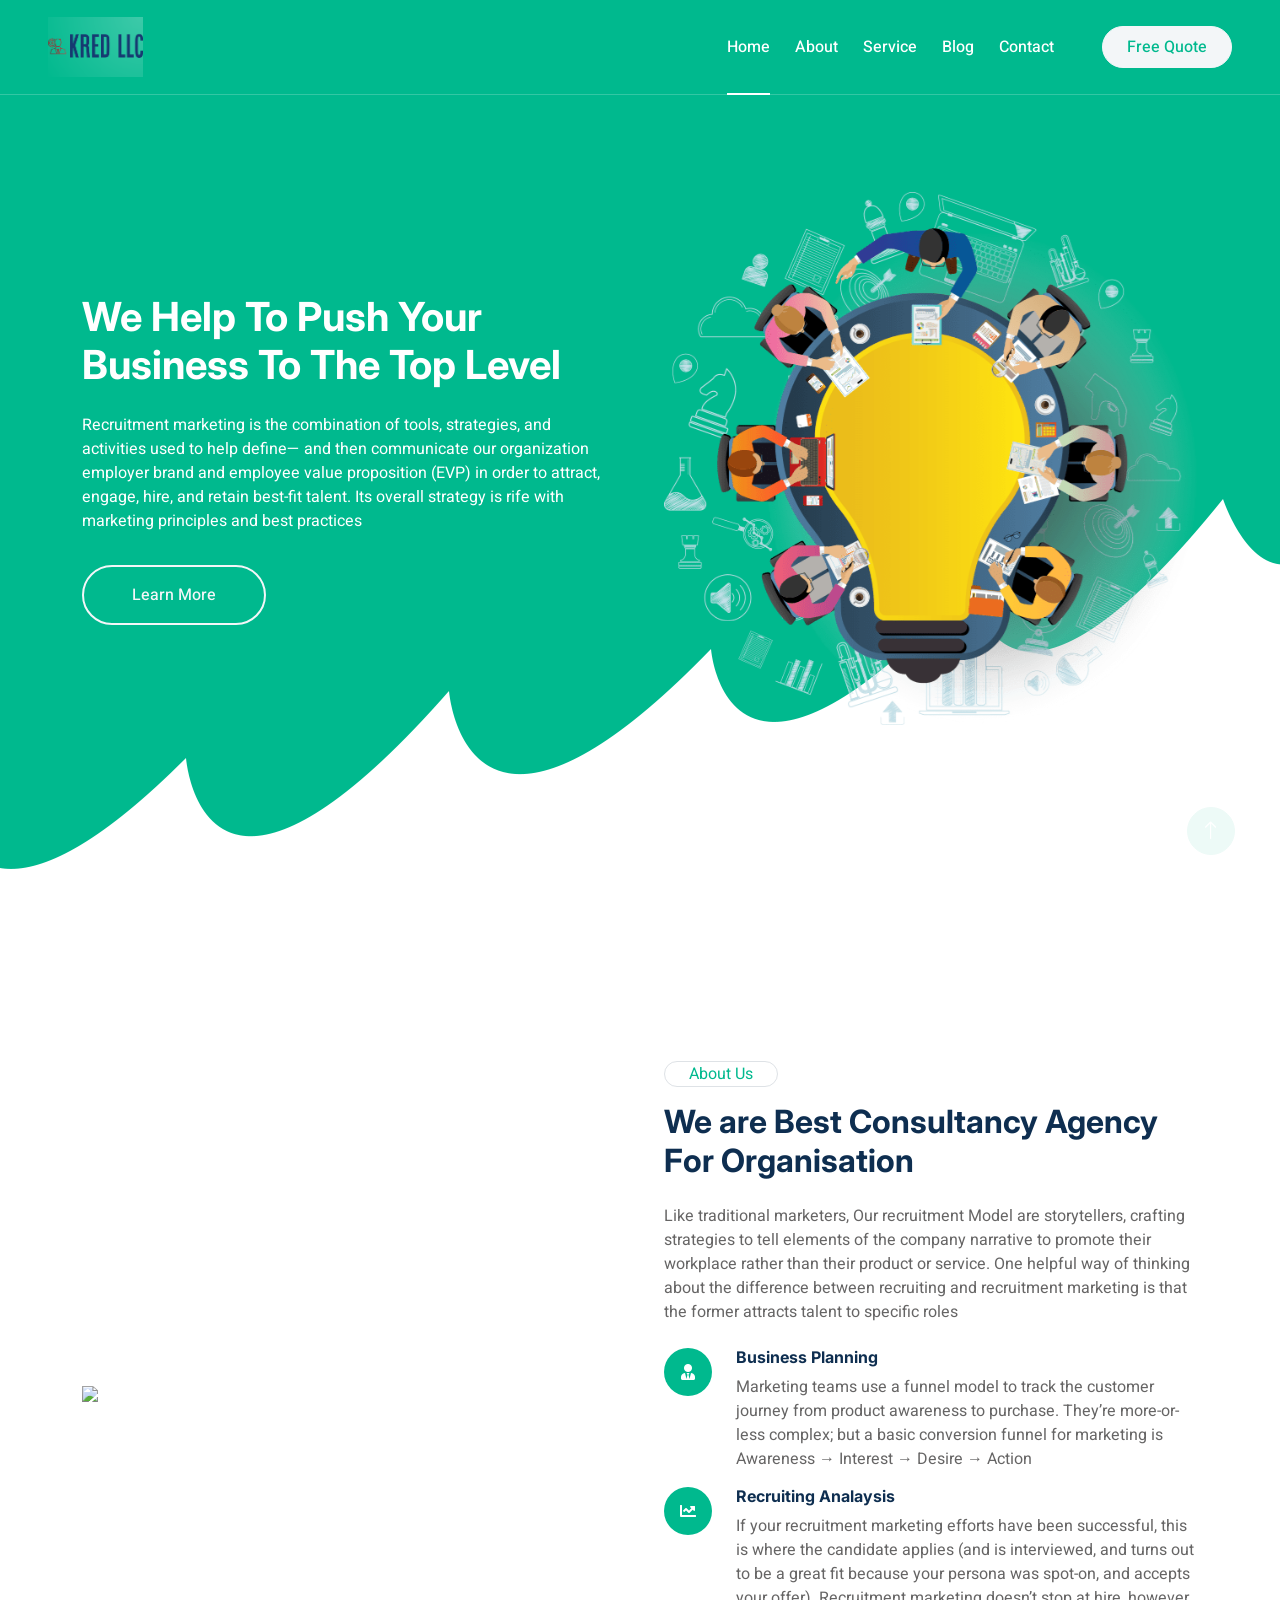
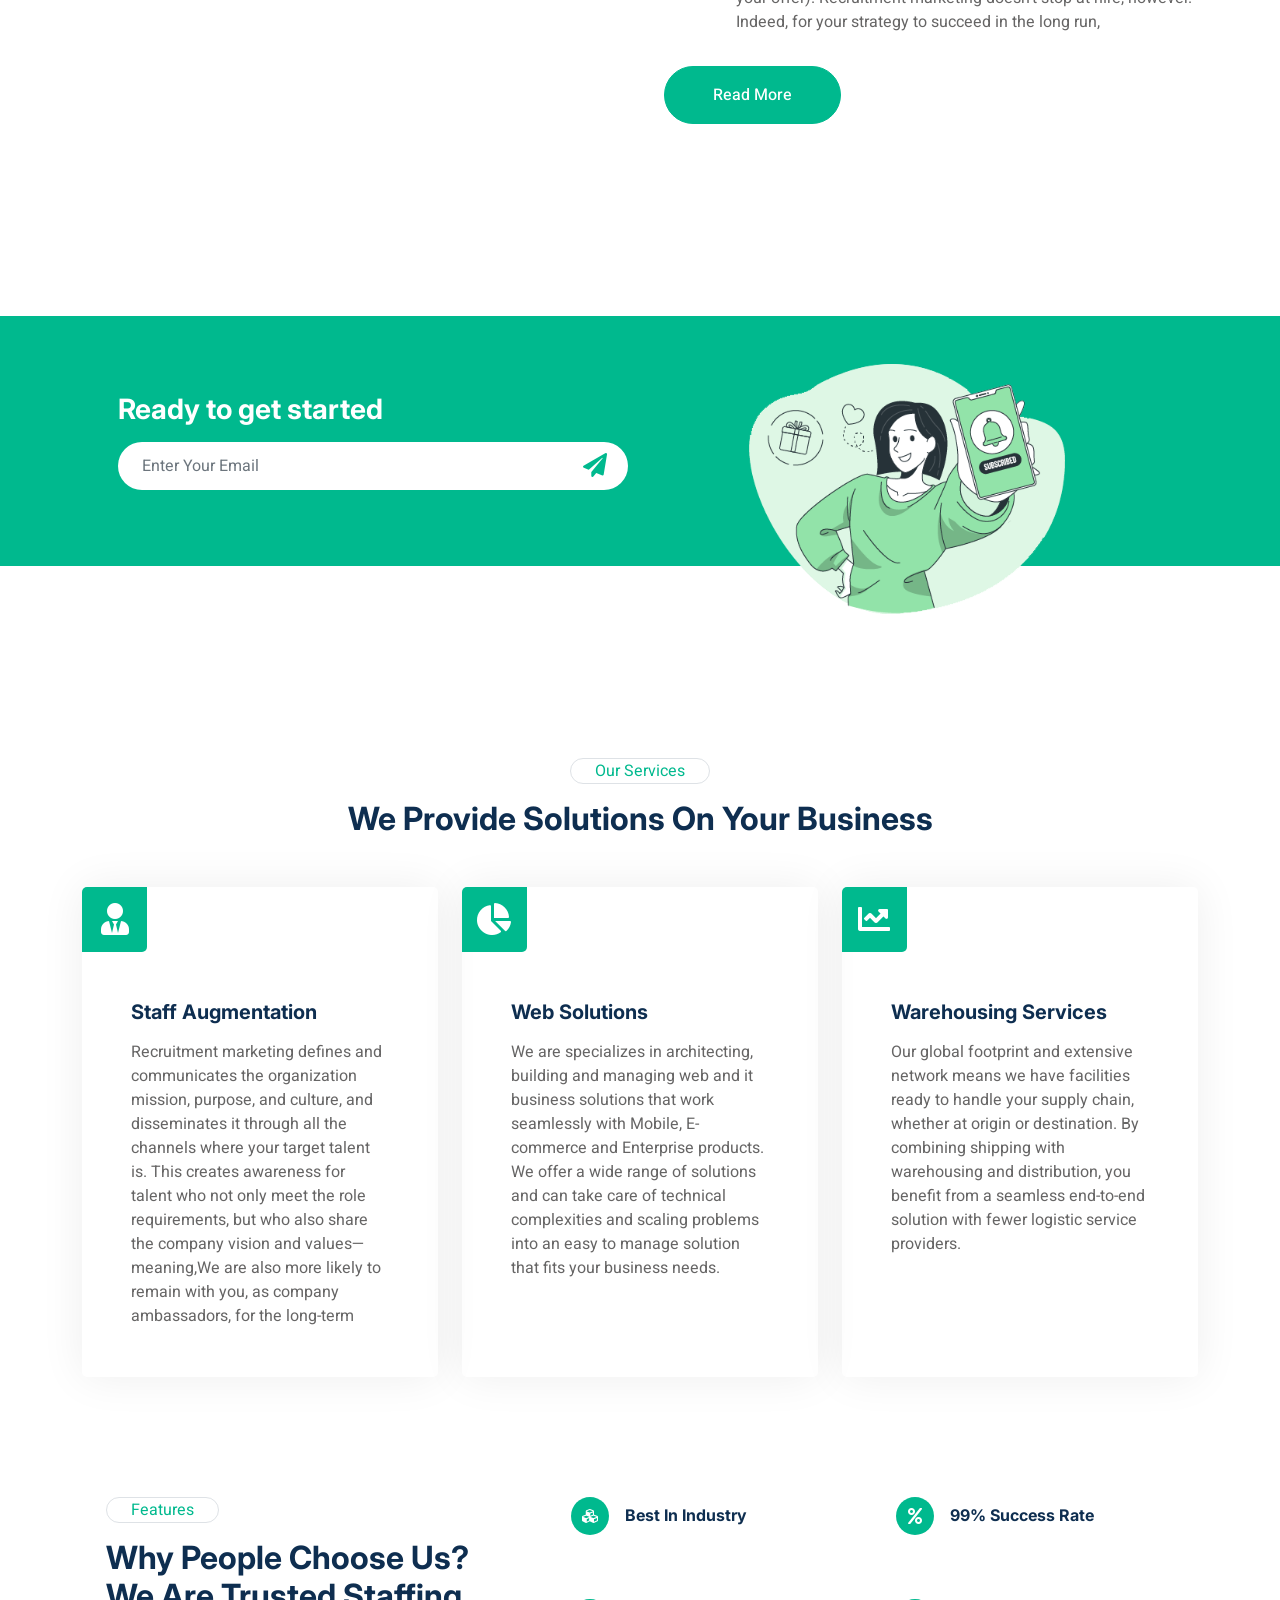
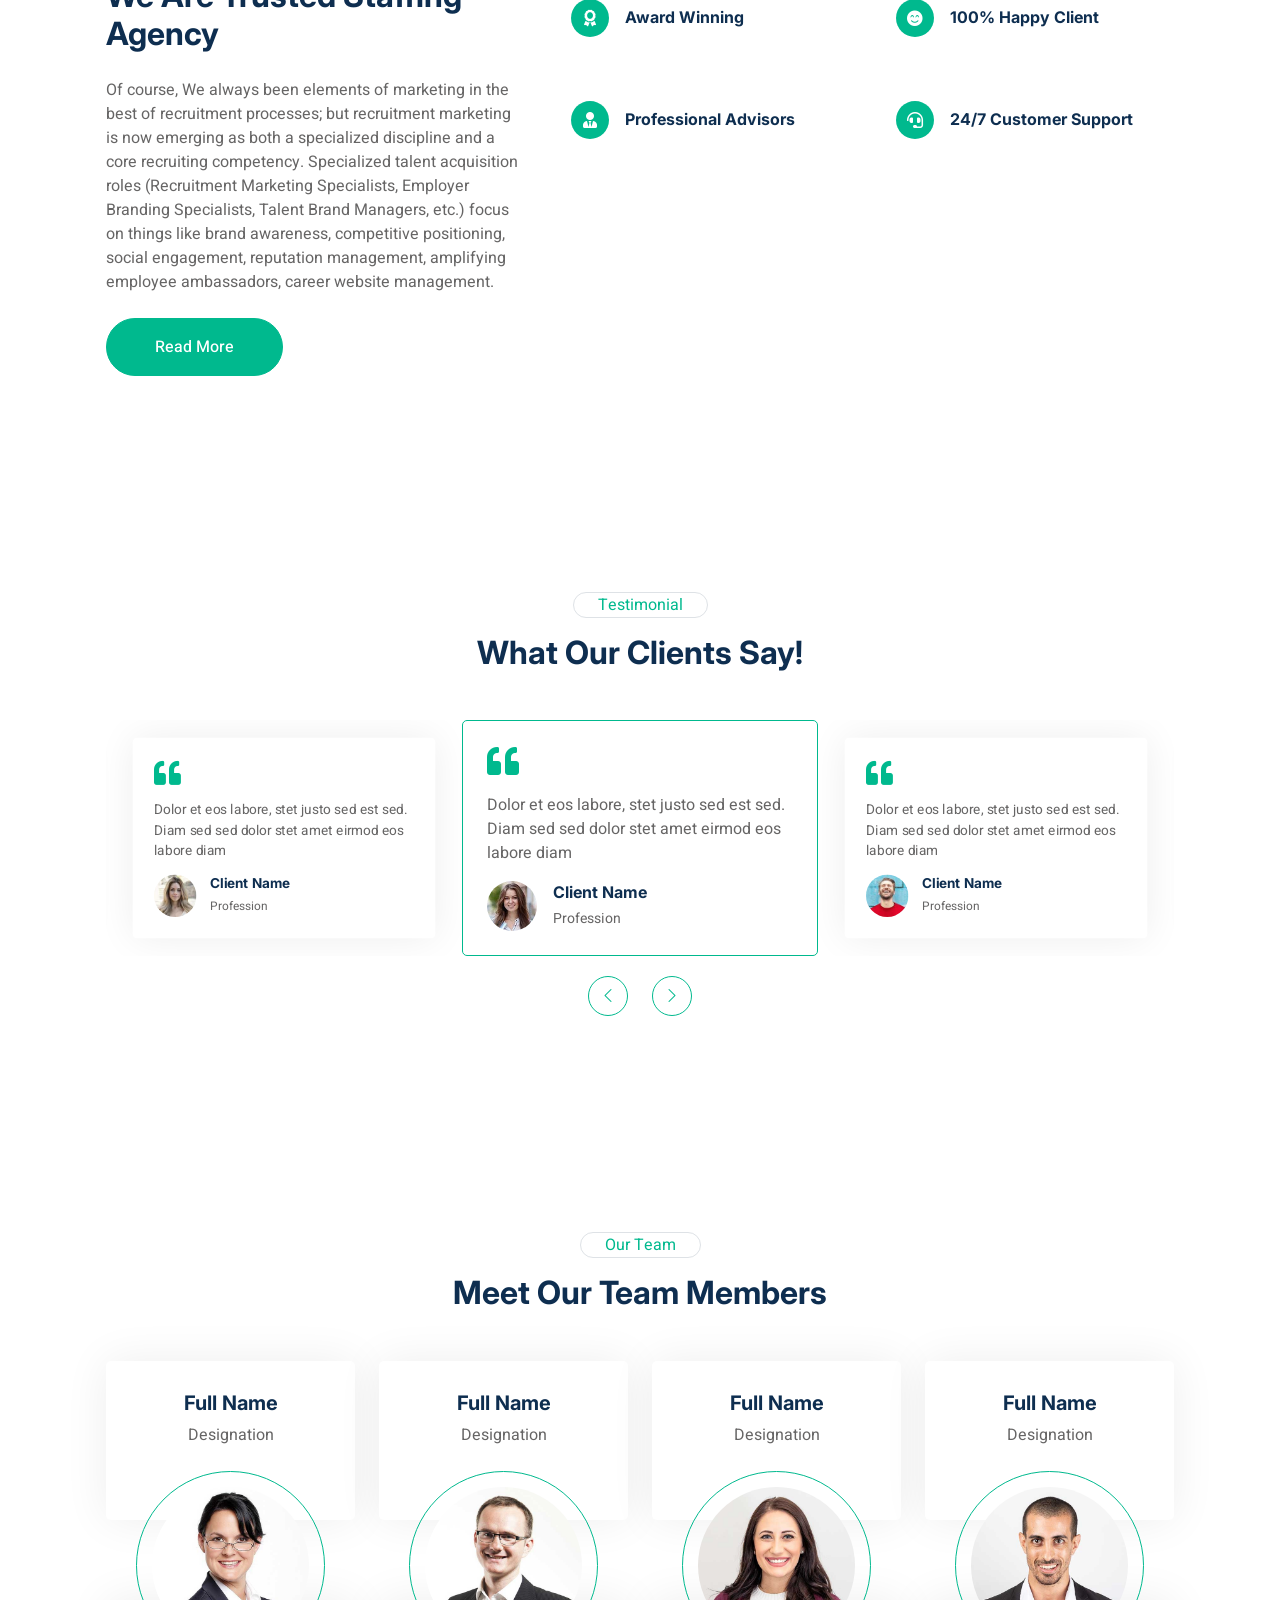
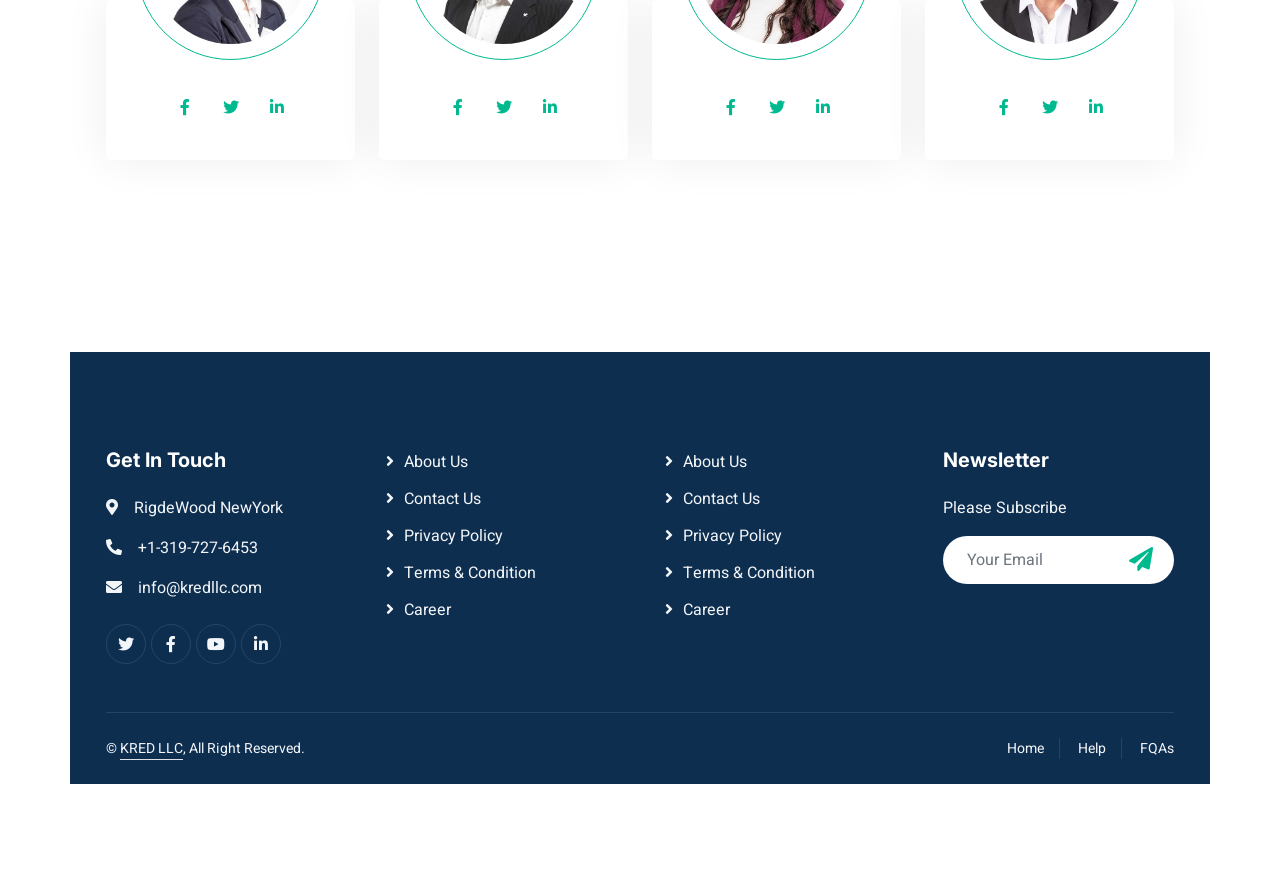
==== index.html @ 6d4a4a3c "first" ====
<!DOCTYPE html>
<html lang="en">
  <head>
    <meta charset="utf-8" />
    <title>KRED LLC</title>
    <meta content="width=device-width, initial-scale=1.0" name="viewport" />
    <meta content="" name="keywords" />
    <meta content="" name="description" />

    <!-- Favicon -->
    <link href="img/kred-ico.png" rel="icon" />

    <!-- Google Web Fonts -->
    <link rel="preconnect" href="https://fonts.googleapis.com" />
    <link rel="preconnect" href="https://fonts.gstatic.com" crossorigin />
    <link
      href="https://fonts.googleapis.com/css2?family=Heebo:wght@400;500;600&family=Inter:wght@700;800&display=swap"
      rel="stylesheet"
    />

    <!-- Icon Font Stylesheet -->
    <link
      href="https://cdnjs.cloudflare.com/ajax/libs/font-awesome/5.10.0/css/all.min.css"
      rel="stylesheet"
    />
    <link
      href="https://cdn.jsdelivr.net/npm/bootstrap-icons@1.4.1/font/bootstrap-icons.css"
      rel="stylesheet"
    />

    <!-- Libraries Stylesheet -->
    <link href="lib/animate/animate.min.css" rel="stylesheet" />
    <link href="lib/owlcarousel/assets/owl.carousel.min.css" rel="stylesheet" />

    <!-- Customized Bootstrap Stylesheet -->
    <link href="css/bootstrap.min.css" rel="stylesheet" />

    <!-- Template Stylesheet -->
    <link href="css/style.css" rel="stylesheet" />
  </head>

  <body>
    <div class="container-xxl bg-white p-0">
      <!-- Spinner Start -->
      <div
        id="spinner"
        class="show bg-white position-fixed translate-middle w-100 vh-100 top-50 start-50 d-flex align-items-center justify-content-center"
      >
        <div
          class="spinner-border text-primary"
          style="width: 3rem; height: 3rem"
          role="status"
        >
          <span class="sr-only">Loading...</span>
        </div>
      </div>
      <!-- Spinner End -->

      <!-- Navbar & Hero Start -->
      <div class="container-xxl position-relative p-0">
        <nav
          class="navbar navbar-expand-lg navbar-light px-4 px-lg-5 py-3 py-lg-0"
        >
          <a href="index.html" class="navbar-brand p-0">
            <h1 class="m-0"></h1>
            <img src="img/logo.PNG" alt="Logo" />
          </a>
          <button
            class="navbar-toggler"
            type="button"
            data-bs-toggle="collapse"
            data-bs-target="#navbarCollapse"
          >
            <span class="fa fa-bars"></span>
          </button>
          <div class="collapse navbar-collapse" id="navbarCollapse">
            <div class="navbar-nav ms-auto py-0">
              <a href="index.html" class="nav-item nav-link active">Home</a>
              <a href="about.html" class="nav-item nav-link">About</a>
              <a href="service.html" class="nav-item nav-link">Service</a>
              <a href="blog.html" class="nav-item nav-link">Blog</a>

              <!--<div class="nav-item dropdown">
                            <a href="#" class="nav-link dropdown-toggle" data-bs-toggle="dropdown"></a>
                            <div class="dropdown-menu m-0">
                                <a href="feature.html" class="dropdown-item">Features</a>
                                <a href="team.html" class="dropdown-item">Our Team</a>
                                <a href="testimonial.html" class="dropdown-item">Testimonial</a>
                            </div>
                        </div>-->
              <a href="contact.html" class="nav-item nav-link">Contact</a>
            </div>
            <a
              href=""
              class="btn btn-light rounded-pill text-primary py-2 px-4 ms-lg-5"
              >Free Quote</a
            >
          </div>
        </nav>

        <div class="container-xxl bg-primary hero-header">
          <div class="container">
            <div class="row g-5 align-items-center">
              <div class="col-lg-6 text-center text-lg-start">
                <h1 class="text-white mb-4 animated zoomIn">
                  We Help To Push Your Business To The Top Level
                </h1>
                <p class="text-white pb-3 animated zoomIn">
                  Recruitment marketing is the combination of tools, strategies,
                  and activities used to help define— and then communicate our
                  organization employer brand and employee value proposition
                  (EVP) in order to attract, engage, hire, and retain best-fit
                  talent. Its overall strategy is rife with marketing principles
                  and best practices
                </p>
                <a
                  href=""
                  class="btn btn-outline-light rounded-pill border-2 py-3 px-5 animated slideInRight"
                  >Learn More</a
                >
              </div>
              <div class="col-lg-6 text-center text-lg-start">
                <img
                  class="img-fluid animated zoomIn"
                  src="img/hero1.png"
                  alt=""
                />
              </div>
            </div>
          </div>
        </div>
      </div>
      <!-- Navbar & Hero End -->

      <!-- About Start -->
      <div class="container-xxl py-6">
        <div class="container">
          <div class="row g-5 align-items-center">
            <div class="col-lg-6 wow zoomIn" data-wow-delay="0.1s">
              <img class="img-fluid" src="img/about.png" />
            </div>
            <div class="col-lg-6 wow fadeInUp" data-wow-delay="0.1s">
              <div
                class="d-inline-block border rounded-pill text-primary px-4 mb-3"
              >
                About Us
              </div>
              <h2 class="mb-4">
                We are Best Consultancy Agency For Organisation
              </h2>
              <p class="mb-4">
                Like traditional marketers, Our recruitment Model are
                storytellers, crafting strategies to tell elements of the
                company narrative to promote their workplace rather than their
                product or service. One helpful way of thinking about the
                difference between recruiting and recruitment marketing is that
                the former attracts talent to specific roles
              </p>
              <div class="row g-3 mb-4">
                <div class="col-12 d-flex">
                  <div
                    class="flex-shrink-0 btn-lg-square rounded-circle bg-primary"
                  >
                    <i class="fa fa-user-tie text-white"></i>
                  </div>
                  <div class="ms-4">
                    <h6>Business Planning</h6>
                    <span
                      >Marketing teams use a funnel model to track the customer
                      journey from product awareness to purchase. They’re
                      more-or-less complex; but a basic conversion funnel for
                      marketing is Awareness → Interest → Desire → Action</span
                    >
                  </div>
                </div>
                <div class="col-12 d-flex">
                  <div
                    class="flex-shrink-0 btn-lg-square rounded-circle bg-primary"
                  >
                    <i class="fa fa-chart-line text-white"></i>
                  </div>
                  <div class="ms-4">
                    <h6>Recruiting Analaysis</h6>
                    <span
                      >If your recruitment marketing efforts have been
                      successful, this is where the candidate applies (and is
                      interviewed, and turns out to be a great fit because your
                      persona was spot-on, and accepts your offer). Recruitment
                      marketing doesn’t stop at hire, however. Indeed, for your
                      strategy to succeed in the long run,
                    </span>
                  </div>
                </div>
              </div>
              <a class="btn btn-primary rounded-pill py-3 px-5 mt-2" href=""
                >Read More</a
              >
            </div>
          </div>
        </div>
      </div>
      <!-- About End -->

      <!-- Newsletter Start -->
      <div
        class="container-xxl bg-primary my-6 wow fadeInUp"
        data-wow-delay="0.1s"
      >
        <div class="container px-lg-5">
          <div class="row align-items-center" style="height: 250px">
            <div class="col-12 col-md-6">
              <h3 class="text-white">Ready to get started</h3>
              <small class="text-white"></small>
              <div class="position-relative w-100 mt-3">
                <input
                  class="form-control border-0 rounded-pill w-100 ps-4 pe-5"
                  type="text"
                  placeholder="Enter Your Email"
                  style="height: 48px"
                />
                <button
                  type="button"
                  class="btn shadow-none position-absolute top-0 end-0 mt-1 me-2"
                >
                  <i class="fa fa-paper-plane text-primary fs-4"></i>
                </button>
              </div>
            </div>
            <div class="col-md-6 text-center mb-n5 d-none d-md-block">
              <img
                class="img-fluid mt-5"
                style="max-height: 250px"
                src="img/newsletter.png"
              />
            </div>
          </div>
        </div>
      </div>
      <!-- Newsletter End -->

      <!-- Service Start -->
      <div class="container-xxl py-6">
        <div class="container">
          <div
            class="mx-auto text-center wow fadeInUp"
            data-wow-delay="0.1s"
            style="max-width: 600px"
          >
            <div
              class="d-inline-block border rounded-pill text-primary px-4 mb-3"
            >
              Our Services
            </div>
            <h2 class="mb-5">We Provide Solutions On Your Business</h2>
          </div>
          <div class="row g-4">
            <div class="col-lg-4 col-md-6 wow fadeInUp" data-wow-delay="0.1s">
              <div class="service-item rounded h-100">
                <div class="d-flex justify-content-between">
                  <div class="service-icon">
                    <i class="fa fa-user-tie fa-2x"></i>
                  </div>
                  <a class="service-btn" href="">
                    <i class="fa fa-link fa-2x"></i>
                  </a>
                </div>
                <div class="p-5">
                  <h5 class="mb-3">Staff Augmentation</h5>
                  <span
                    >Recruitment marketing defines and communicates the
                    organization mission, purpose, and culture, and disseminates
                    it through all the channels where your target talent is.
                    This creates awareness for talent who not only meet the role
                    requirements, but who also share the company vision and
                    values—meaning,We are also more likely to remain with you,
                    as company ambassadors, for the long-term</span
                  >
                </div>
              </div>
            </div>
            <div class="col-lg-4 col-md-6 wow fadeInUp" data-wow-delay="0.3s">
              <div class="service-item rounded h-100">
                <div class="d-flex justify-content-between">
                  <div class="service-icon">
                    <i class="fa fa-chart-pie fa-2x"></i>
                  </div>
                  <a class="service-btn" href="">
                    <i class="fa fa-link fa-2x"></i>
                  </a>
                </div>
                <div class="p-5">
                  <h5 class="mb-3">Web Solutions</h5>
                  <span
                    >We are specializes in architecting, building and managing
                    web and it business solutions that work seamlessly with
                    Mobile, E-commerce and Enterprise products. We offer a wide
                    range of solutions and can take care of technical
                    complexities and scaling problems into an easy to manage
                    solution that fits your business needs.
                  </span>
                </div>
              </div>
            </div>
            <div class="col-lg-4 col-md-6 wow fadeInUp" data-wow-delay="0.6s">
              <div class="service-item rounded h-100">
                <div class="d-flex justify-content-between">
                  <div class="service-icon">
                    <i class="fa fa-chart-line fa-2x"></i>
                  </div>
                  <a class="service-btn" href="">
                    <i class="fa fa-link fa-2x"></i>
                  </a>
                </div>
                <div class="p-5">
                  <h5 class="mb-3">Warehousing Services </h5>
                  <span>
                    Our global footprint and extensive network means we have
                    facilities ready to handle your supply chain, whether at
                    origin or destination. By combining shipping with
                    warehousing and distribution, you benefit from a seamless
                    end-to-end solution with fewer logistic service providers.
</span
                  >
                </div>
              </div>
            </div>
            <!--<div class="col-lg-4 col-md-6 wow fadeInUp" data-wow-delay="0.1s">
              <div class="service-item rounded h-100">
                <div class="d-flex justify-content-between">
                  <div class="service-icon">
                    <i class="fa fa-chart-area fa-2x"></i>
                  </div>
                  <a class="service-btn" href="">
                    <i class="fa fa-link fa-2x"></i>
                  </a>
                </div>
                <div class="p-5">
                  <h5 class="mb-3">Financial Analaysis</h5>
                  <span
                    >Erat ipsum justo amet duo et elitr dolor, est duo duo eos
                    lorem sed diam stet diam sed stet lorem.</span
                  >
                </div>
              </div>
            </div>
            <div class="col-lg-4 col-md-6 wow fadeInUp" data-wow-delay="0.3s">
              <div class="service-item rounded h-100">
                <div class="d-flex justify-content-between">
                  <div class="service-icon">
                    <i class="fa fa-balance-scale fa-2x"></i>
                  </div>
                  <a class="service-btn" href="">
                    <i class="fa fa-link fa-2x"></i>
                  </a>
                </div>
                <div class="p-5">
                  <h5 class="mb-3">legal Advisory</h5>
                  <span
                    >Erat ipsum justo amet duo et elitr dolor, est duo duo eos
                    lorem sed diam stet diam sed stet lorem.</span
                  >
                </div>
              </div>
            </div>
            <div class="col-lg-4 col-md-6 wow fadeInUp" data-wow-delay="0.6s">
              <div class="service-item rounded h-100">
                <div class="d-flex justify-content-between">
                  <div class="service-icon">
                    <i class="fa fa-house-damage fa-2x"></i>
                  </div>
                  <a class="service-btn" href="">
                    <i class="fa fa-link fa-2x"></i>
                  </a>
                </div>
                <div class="p-5">
                  <h5 class="mb-3">Tax & Insurance</h5>
                  <span
                    >Erat ipsum justo amet duo et elitr dolor, est duo duo eos
                    lorem sed diam stet diam sed stet lorem.</span
                  >
                </div>
              </div>
            </div>
          </div>
        </div>
      </div>-->
      <!-- Service End -->

      <!-- Features Start -->
      <div class="container-xxl py-6">
        <div class="container">
          <div class="row g-5">
            <div class="col-lg-5 wow fadeInUp" data-wow-delay="0.1s">
              <div
                class="d-inline-block border rounded-pill text-primary px-4 mb-3"
              >
                Features
              </div>
              <h2 class="mb-4">
                Why People Choose Us? We Are Trusted Staffing Agency
              </h2>
              <p>
                Of course, We always been elements of marketing in the best of recruitment processes; but recruitment marketing is now emerging as both a specialized discipline and a core recruiting competency. Specialized talent acquisition roles (Recruitment Marketing Specialists, Employer Branding Specialists, Talent Brand Managers, etc.) focus on things like brand awareness, competitive positioning, social engagement, reputation management, amplifying employee ambassadors, career website management.

              </p>
              <p>
            
              </p>
              <a class="btn btn-primary rounded-pill py-3 px-5 mt-2" href=""
                >Read More</a
              >
            </div>
            <div class="col-lg-7">
              <div class="row g-5">
                <div class="col-sm-6 wow fadeIn" data-wow-delay="0.1s">
                  <div class="d-flex align-items-center mb-3">
                    <div
                      class="flex-shrink-0 btn-square bg-primary rounded-circle me-3"
                    >
                      <i class="fa fa-cubes text-white"></i>
                    </div>
                    <h6 class="mb-0">Best In Industry</h6>
                  </div>
                  <span
                    ></span
                  >
                </div>
                <div class="col-sm-6 wow fadeIn" data-wow-delay="0.2s">
                  <div class="d-flex align-items-center mb-3">
                    <div
                      class="flex-shrink-0 btn-square bg-primary rounded-circle me-3"
                    >
                      <i class="fa fa-percent text-white"></i>
                    </div>
                    <h6 class="mb-0">99% Success Rate</h6>
                  </div>
                  <span
                    ></span
                  >
                </div>
                <div class="col-sm-6 wow fadeIn" data-wow-delay="0.3s">
                  <div class="d-flex align-items-center mb-3">
                    <div
                      class="flex-shrink-0 btn-square bg-primary rounded-circle me-3"
                    >
                      <i class="fa fa-award text-white"></i>
                    </div>
                    <h6 class="mb-0">Award Winning</h6>
                  </div>
                  <span
                    ></span
                  >
                </div>
                <div class="col-sm-6 wow fadeIn" data-wow-delay="0.4s">
                  <div class="d-flex align-items-center mb-3">
                    <div
                      class="flex-shrink-0 btn-square bg-primary rounded-circle me-3"
                    >
                      <i class="fa fa-smile-beam text-white"></i>
                    </div>
                    <h6 class="mb-0">100% Happy Client</h6>
                  </div>
                  <span
                    ></span
                  >
                </div>
                <div class="col-sm-6 wow fadeIn" data-wow-delay="0.5s">
                  <div class="d-flex align-items-center mb-3">
                    <div
                      class="flex-shrink-0 btn-square bg-primary rounded-circle me-3"
                    >
                      <i class="fa fa-user-tie text-white"></i>
                    </div>
                    <h6 class="mb-0">Professional Advisors</h6>
                  </div>
                  <span
                    ></span
                  >
                </div>
                <div class="col-sm-6 wow fadeIn" data-wow-delay="0.6s">
                  <div class="d-flex align-items-center mb-3">
                    <div
                      class="flex-shrink-0 btn-square bg-primary rounded-circle me-3"
                    >
                      <i class="fa fa-headset text-white"></i>
                    </div>
                    <h6 class="mb-0">24/7 Customer Support</h6>
                  </div>
                  <span
                    ></span
                  >
                </div>
              </div>
            </div>
          </div>
        </div>
      </div>
      <!-- Features End -->

      <!-- Client Start 
      <div
        class="container-xxl bg-primary my-6 py-5 wow fadeInUp"
        data-wow-delay="0.1s"
      >
        <div class="container">
          <div class="owl-carousel client-carousel">
            <a href="#"
              ><img class="img-fluid" src="img/logo-1.png" alt=""
            /></a>
            <a href="#"
              ><img class="img-fluid" src="img/logo-2.png" alt=""
            /></a>
            <a href="#"
              ><img class="img-fluid" src="img/logo-3.png" alt=""
            /></a>
            <a href="#"
              ><img class="img-fluid" src="img/logo-4.png" alt=""
            /></a>
            <a href="#"
              ><img class="img-fluid" src="img/logo-5.png" alt=""
            /></a>
            <a href="#"
              ><img class="img-fluid" src="img/logo-6.png" alt=""
            /></a>
            <a href="#"
              ><img class="img-fluid" src="img/logo-7.png" alt=""
            /></a>
            <a href="#"
              ><img class="img-fluid" src="img/logo-8.png" alt=""
            /></a>
          </div>
        </div>
      </div>
      Client End -->

      <!-- Blog Start -->
      <div class="container-xxl py-6">
        <div class="container">
          <div
            class="mx-auto text-center wow fadeInUp"
            data-wow-delay="0.1s"
            style="max-width: 600px"
          >
            <div
              class="d-inline-block border rounded-pill text-primary px-4 mb-3"
            >
              Testimonial
            </div>
            <h2 class="mb-5">What Our Clients Say!</h2>
          </div>
          <div
            class="owl-carousel testimonial-carousel wow fadeInUp"
            data-wow-delay="0.1s"
          >
            <div class="testimonial-item rounded p-4">
              <i class="fa fa-quote-left fa-2x text-primary mb-3"></i>
              <p>
                Dolor et eos labore, stet justo sed est sed. Diam sed sed dolor
                stet amet eirmod eos labore diam
              </p>
              <div class="d-flex align-items-center">
                <img
                  class="img-fluid flex-shrink-0 rounded-circle"
                  src="img/testimonial-1.jpg"
                />
                <div class="ps-3">
                  <h6 class="mb-1">Client Name</h6>
                  <small>Profession</small>
                </div>
              </div>
            </div>
            <div class="testimonial-item rounded p-4">
              <i class="fa fa-quote-left fa-2x text-primary mb-3"></i>
              <p>
                Dolor et eos labore, stet justo sed est sed. Diam sed sed dolor
                stet amet eirmod eos labore diam
              </p>
              <div class="d-flex align-items-center">
                <img
                  class="img-fluid flex-shrink-0 rounded-circle"
                  src="img/testimonial-2.jpg"
                />
                <div class="ps-3">
                  <h6 class="mb-1">Client Name</h6>
                  <small>Profession</small>
                </div>
              </div>
            </div>
            <div class="testimonial-item rounded p-4">
              <i class="fa fa-quote-left fa-2x text-primary mb-3"></i>
              <p>
                Dolor et eos labore, stet justo sed est sed. Diam sed sed dolor
                stet amet eirmod eos labore diam
              </p>
              <div class="d-flex align-items-center">
                <img
                  class="img-fluid flex-shrink-0 rounded-circle"
                  src="img/testimonial-3.jpg"
                />
                <div class="ps-3">
                  <h6 class="mb-1">Client Name</h6>
                  <small>Profession</small>
                </div>
              </div>
            </div>
            <div class="testimonial-item rounded p-4">
              <i class="fa fa-quote-left fa-2x text-primary mb-3"></i>
              <p>
                Dolor et eos labore, stet justo sed est sed. Diam sed sed dolor
                stet amet eirmod eos labore diam
              </p>
              <div class="d-flex align-items-center">
                <img
                  class="img-fluid flex-shrink-0 rounded-circle"
                  src="img/testimonial-4.jpg"
                />
                <div class="ps-3">
                  <h6 class="mb-1">Client Name</h6>
                  <small>Profession</small>
                </div>
              </div>
            </div>
          </div>
        </div>
      </div>
      <!-- Blog End -->

      <!-- Team Start -->
      <div class="container-xxl py-6">
        <div class="container">
          <div
            class="mx-auto text-center wow fadeInUp"
            data-wow-delay="0.1s"
            style="max-width: 600px"
          >
            <div
              class="d-inline-block border rounded-pill text-primary px-4 mb-3"
            >
              Our Team
            </div>
            <h2 class="mb-5">Meet Our Team Members</h2>
          </div>
          <div class="row g-4">
            <div class="col-lg-3 col-md-6 wow fadeInUp" data-wow-delay="0.1s">
              <div class="team-item">
                <h5>Full Name</h5>
                <p class="mb-4">Designation</p>
                <img
                  class="img-fluid rounded-circle w-100 mb-4"
                  src="img/team-1.jpg"
                  alt=""
                />
                <div class="d-flex justify-content-center">
                  <a class="btn btn-square text-primary bg-white m-1" href=""
                    ><i class="fab fa-facebook-f"></i
                  ></a>
                  <a class="btn btn-square text-primary bg-white m-1" href=""
                    ><i class="fab fa-twitter"></i
                  ></a>
                  <a class="btn btn-square text-primary bg-white m-1" href=""
                    ><i class="fab fa-linkedin-in"></i
                  ></a>
                </div>
              </div>
            </div>
            <div class="col-lg-3 col-md-6 wow fadeInUp" data-wow-delay="0.3s">
              <div class="team-item">
                <h5>Full Name</h5>
                <p class="mb-4">Designation</p>
                <img
                  class="img-fluid rounded-circle w-100 mb-4"
                  src="img/team-2.jpg"
                  alt=""
                />
                <div class="d-flex justify-content-center">
                  <a class="btn btn-square text-primary bg-white m-1" href=""
                    ><i class="fab fa-facebook-f"></i
                  ></a>
                  <a class="btn btn-square text-primary bg-white m-1" href=""
                    ><i class="fab fa-twitter"></i
                  ></a>
                  <a class="btn btn-square text-primary bg-white m-1" href=""
                    ><i class="fab fa-linkedin-in"></i
                  ></a>
                </div>
              </div>
            </div>
            <div class="col-lg-3 col-md-6 wow fadeInUp" data-wow-delay="0.5s">
              <div class="team-item">
                <h5>Full Name</h5>
                <p class="mb-4">Designation</p>
                <img
                  class="img-fluid rounded-circle w-100 mb-4"
                  src="img/team-3.jpg"
                  alt=""
                />
                <div class="d-flex justify-content-center">
                  <a class="btn btn-square text-primary bg-white m-1" href=""
                    ><i class="fab fa-facebook-f"></i
                  ></a>
                  <a class="btn btn-square text-primary bg-white m-1" href=""
                    ><i class="fab fa-twitter"></i
                  ></a>
                  <a class="btn btn-square text-primary bg-white m-1" href=""
                    ><i class="fab fa-linkedin-in"></i
                  ></a>
                </div>
              </div>
            </div>
            <div class="col-lg-3 col-md-6 wow fadeInUp" data-wow-delay="0.7s">
              <div class="team-item">
                <h5>Full Name</h5>
                <p class="mb-4">Designation</p>
                <img
                  class="img-fluid rounded-circle w-100 mb-4"
                  src="img/team-4.jpg"
                  alt=""
                />
                <div class="d-flex justify-content-center">
                  <a class="btn btn-square text-primary bg-white m-1" href=""
                    ><i class="fab fa-facebook-f"></i
                  ></a>
                  <a class="btn btn-square text-primary bg-white m-1" href=""
                    ><i class="fab fa-twitter"></i
                  ></a>
                  <a class="btn btn-square text-primary bg-white m-1" href=""
                    ><i class="fab fa-linkedin-in"></i
                  ></a>
                </div>
              </div>
            </div>
          </div>
        </div>
      </div>
      <!-- Team End -->

      <!-- Footer Start -->
      <div
        class="container-fluid bg-dark text-light footer pt-5 wow fadeIn"
        data-wow-delay="0.1s"
        style="margin-top: 6rem"
      >
        <div class="container py-5">
          <div class="row g-5">
            <div class="col-md-6 col-lg-3">
              <h5 class="text-white mb-4">Get In Touch</h5>
              <p><i class="fa fa-map-marker-alt me-3"></i>RigdeWood NewYork</p>
              <p><i class="fa fa-phone-alt me-3"></i>+1-319-727-6453</p>
              <p><i class="fa fa-envelope me-3"></i>info@kredllc.com</p>
              <div class="d-flex pt-2">
                <a class="btn btn-outline-light btn-social" href=""
                  ><i class="fab fa-twitter"></i
                ></a>
                <a class="btn btn-outline-light btn-social" href=""
                  ><i class="fab fa-facebook-f"></i
                ></a>
                <a class="btn btn-outline-light btn-social" href=""
                  ><i class="fab fa-youtube"></i
                ></a>
                <a
                  class="btn btn-outline-light btn-social"
                  href="https://www.linkedin.com/company/kred-staffing-llc/"
                  ><i class="fab fa-linkedin-in"></i
                ></a>
              </div>
            </div>
            <div class="col-md-6 col-lg-3">
              <a class="btn btn-link" href="">About Us</a>
              <a class="btn btn-link" href="">Contact Us</a>
              <a class="btn btn-link" href="">Privacy Policy</a>
              <a class="btn btn-link" href="">Terms & Condition</a>
              <a class="btn btn-link" href="">Career</a>
            </div>
            <div class="col-md-6 col-lg-3">
              <a class="btn btn-link" href="">About Us</a>
              <a class="btn btn-link" href="">Contact Us</a>
              <a class="btn btn-link" href="">Privacy Policy</a>
              <a class="btn btn-link" href="">Terms & Condition</a>
              <a class="btn btn-link" href="">Career</a>
            </div>
            <div class="col-md-6 col-lg-3">
              <h5 class="text-white mb-4">Newsletter</h5>
              <p>Please Subscribe</p>
              <div class="position-relative w-100 mt-3">
                <input
                  class="form-control border-0 rounded-pill w-100 ps-4 pe-5"
                  type="text"
                  placeholder="Your Email"
                  style="height: 48px"
                />
                <button
                  type="button"
                  class="btn shadow-none position-absolute top-0 end-0 mt-1 me-2"
                >
                  <i class="fa fa-paper-plane text-primary fs-4"></i>
                </button>
              </div>
            </div>
          </div>
        </div>
        <div class="container">
          <div class="copyright">
            <div class="row">
              <div class="col-md-6 text-center text-md-start mb-3 mb-md-0">
                &copy; <a class="border-bottom" href="#">KRED LLC</a>, All Right
                Reserved.
              </div>
              <div class="col-md-6 text-center text-md-end">
                <div class="footer-menu">
                  <a href="">Home</a>
                  <a href="">Help</a>
                  <a href="">FQAs</a>
                </div>
              </div>
            </div>
          </div>
        </div>
      </div>
      <!-- Footer End -->

      <!-- Back to Top -->
      <a href="#" class="btn btn-lg btn-primary btn-lg-square back-to-top"
        ><i class="bi bi-arrow-up"></i
      ></a>
    </div>

    <!-- JavaScript Libraries -->
    <script src="https://code.jquery.com/jquery-3.4.1.min.js"></script>
    <script src="https://cdn.jsdelivr.net/npm/bootstrap@5.0.0/dist/js/bootstrap.bundle.min.js"></script>
    <script src="lib/wow/wow.min.js"></script>
    <script src="lib/easing/easing.min.js"></script>
    <script src="lib/waypoints/waypoints.min.js"></script>
    <script src="lib/owlcarousel/owl.carousel.min.js"></script>

    <!-- Template Javascript -->
    <script src="js/main.js"></script>
  </body>
</html>
---- css/style.css ----
/********** Template CSS **********/
:root {
    --primary: #00B98E;
    --light: #F3F6F8;
    --dark: #0E2E50;
}


/*** Spinner ***/
#spinner {
    opacity: 0;
    visibility: hidden;
    transition: opacity .5s ease-out, visibility 0s linear .5s;
    z-index: 99999;
}

#spinner.show {
    transition: opacity .5s ease-out, visibility 0s linear 0s;
    visibility: visible;
    opacity: 1;
}

.back-to-top {
    position: fixed;
    display: none;
    right: 45px;
    bottom: 45px;
    z-index: 99;
}

.my-6 {
    margin-top: 6rem;
    margin-bottom: 6rem;
}

.py-6 {
    padding-top: 6rem;
    padding-bottom: 6rem;
}


/*** Button ***/
.btn {
    font-weight: 500;
    transition: .5s;
}

.btn.btn-primary,
.btn.btn-outline-primary:hover {
    color: #FFFFFF;
}

.btn-square {
    width: 38px;
    height: 38px;
}

.btn-sm-square {
    width: 32px;
    height: 32px;
}

.btn-lg-square {
    width: 48px;
    height: 48px;
}

.btn-square,
.btn-sm-square,
.btn-lg-square {
    padding: 0;
    display: flex;
    align-items: center;
    justify-content: center;
    font-weight: normal;
    border-radius: 50px;
}


/*** Navbar ***/
.navbar .navbar-nav .nav-link {
    position: relative;
    margin-left: 25px;
    padding: 35px 0;
    color: #FFFFFF;
    font-weight: 500;
    outline: none;
    transition: .5s;
}

.navbar .navbar-nav .nav-link:hover,
.navbar .navbar-nav .nav-link.active {
    color: #FFFFFF;
}

.sticky-top.navbar .navbar-nav .nav-link {
    padding: 20px 0;
    color: var(--dark);
}

.sticky-top.navbar .navbar-nav .nav-link:hover,
.sticky-top.navbar .navbar-nav .nav-link.active {
    color: var(--primary);
}

.navbar .navbar-brand h1 {
    color: #FFFFFF;
}

.navbar .navbar-brand img {
    max-height: 60px;
    transition: .5s;
}

.sticky-top.navbar .navbar-brand img {
    max-height: 45px;
}

@media (max-width: 991.98px) {
    .sticky-top.navbar {
        position: relative;
        background: #FFFFFF;
    }

    .navbar .navbar-collapse {
        margin-top: 15px;
        border-top: 1px solid #DDDDDD;
    }

    .navbar .navbar-nav .nav-link,
    .sticky-top.navbar .navbar-nav .nav-link {
        padding: 10px 0;
        margin-left: 0;
        color: var(--dark);
    }

    .navbar .navbar-nav .nav-link:hover,
    .navbar .navbar-nav .nav-link.active {
        color: var(--primary);
    }

    .navbar .navbar-brand h1 {
        color: var(--primary);
    }

    .navbar .navbar-brand img {
        max-height: 45px;
    }
}

@media (min-width: 992px) {
    .navbar {
        position: absolute;
        width: 100%;
        top: 0;
        left: 0;
        border-bottom: 1px solid rgba(256, 256, 256, .2);
        z-index: 999;
    }
    
    .sticky-top.navbar {
        position: fixed;
        background: #FFFFFF;
    }

    .navbar .navbar-nav .nav-link::before {
        position: absolute;
        content: "";
        width: 100%;
        height: 2px;
        bottom: 10px;
        left: 0;
        background: #FFFFFF;
        opacity: 0;
        transition: .5s;
    }

    .sticky-top.navbar .navbar-nav .nav-link::before {
        background: var(--primary);
    }

    .navbar .navbar-nav .nav-link:hover::before,
    .navbar .navbar-nav .nav-link.active::before {
        bottom: -1px;
        left: 0;
        opacity: 1;
    }

    .navbar .navbar-nav .nav-link.nav-contact::before {
        display: none;
    }

    .sticky-top.navbar .navbar-brand h1 {
        color: var(--primary);
    }

    .navbar .nav-item .dropdown-menu {
        display: block;
        visibility: hidden;
        top: 100%;
        transform: rotateX(-75deg);
        transform-origin: 0% 0%;
        transition: .5s;
        opacity: 0;
    }

    .navbar .nav-item:hover .dropdown-menu {
        transform: rotateX(0deg);
        visibility: visible;
        transition: .5s;
        opacity: 1;
    }
}


/*** Hero Header ***/
.hero-header {
    margin-bottom: 6rem;
    padding: 12rem 0 9rem 0;
    background: url(../img/shape-bottom.png) center bottom no-repeat;
}

.page-header {
    margin-bottom: 6rem;
    padding: 12rem 0 6rem 0;
}

@media (max-width: 991.98px) {
    .hero-header {
        padding: 6rem 0 9rem 0;
    }

    .page-header {
        padding: 6rem 0;
    }
}

.page-header .breadcrumb-item+.breadcrumb-item::before {
    color: rgba(256, 256, 256, .5);
}


/*** Service ***/
.service-item {
    box-shadow: 0 0 45px rgba(0, 0, 0, .07);
    border: 1px solid transparent;
    transition: .5s;
}

.service-item:hover {
    box-shadow: none;
    border-color: var(--primary);
}

.service-item .service-icon,
.service-item .service-btn {
    margin: -1px 0 0 -1px;
    width: 65px;
    height: 65px;
    display: flex;
    align-items: center;
    justify-content: center;
    color: #FFFFFF;
    background: var(--primary);
    border-radius: 5px 0;
    transition: .5s;
}

.service-item .service-btn {
    margin: -1px -1px 0 0;
    border-radius: 0 5px;
    opacity: 0;
}

.service-item:hover .service-btn {
    opacity: 1;
}


/*** Testimonial ***/
.testimonial-carousel .owl-item .testimonial-item {
    box-shadow: 0 0 45px rgba(0, 0, 0, .07);
    border: 1px solid transparent;
    transform: scale(.85);
    transition: .5s;
}

.testimonial-carousel .owl-item.center .testimonial-item {
    box-shadow: none;
    border-color: var(--primary);
    transform: scale(1);
}

.testimonial-carousel .owl-item .testimonial-item img {
    width: 50px;
    height: 50px;
}

.testimonial-carousel .owl-nav {
    margin-top: 20px;
    display: flex;
    justify-content: center;
}

.testimonial-carousel .owl-nav .owl-prev,
.testimonial-carousel .owl-nav .owl-next {
    margin: 0 12px;
    width: 40px;
    height: 40px;
    display: flex;
    align-items: center;
    justify-content: center;
    color: var(--primary);
    border: 1px solid var(--primary);
    border-radius: 45px;
    transition: .5s;
}

.testimonial-carousel .owl-nav .owl-prev:hover,
.testimonial-carousel .owl-nav .owl-next:hover {
    color: #FFFFFF;
    background: var(--primary);
}


/*** Team ***/
.team-item {
    position: relative;
    padding: 30px;
    text-align: center;
    transition: .5s;
    z-index: 1;
}

.team-item::before,
.team-item::after {
    position: absolute;
    content: "";
    width: 100%;
    height: 40%;
    top: 0;
    left: 0;
    border-radius: 5px;
    background: #FFFFFF;
    box-shadow: 0 0 45px rgba(0, 0, 0, .07);
    transition: .5s;
    z-index: -1;
}

.team-item::after {
    top: auto;
    bottom: 0;
}

.team-item:hover::before,
.team-item:hover::after {
    background: var(--primary);
}

.team-item h5,
.team-item p {
    transition: .5s;
}

.team-item:hover h5,
.team-item:hover p {
    color: #FFFFFF;
}

.team-item img {
    padding: 15px;
    border: 1px solid var(--primary);
}


/*** Footer ***/
.footer .btn.btn-social {
    margin-right: 5px;
    width: 40px;
    height: 40px;
    display: flex;
    align-items: center;
    justify-content: center;
    color: var(--light);
    border: 1px solid rgba(256, 256, 256, .1);
    border-radius: 40px;
    transition: .3s;
}

.footer .btn.btn-social:hover {
    color: var(--primary);
}

.footer .btn.btn-link {
    display: block;
    margin-bottom: 10px;
    padding: 0;
    text-align: left;
    color: var(--light);
    font-weight: normal;
    transition: .3s;
}

.footer .btn.btn-link::before {
    position: relative;
    content: "\f105";
    font-family: "Font Awesome 5 Free";
    font-weight: 900;
    margin-right: 10px;
}

.footer .btn.btn-link:hover {
    letter-spacing: 1px;
    box-shadow: none;
}

.footer .copyright {
    padding: 25px 0;
    font-size: 14px;
    border-top: 1px solid rgba(256, 256, 256, .1);
}

.footer .copyright a {
    color: var(--light);
}

.footer .footer-menu a {
    margin-right: 15px;
    padding-right: 15px;
    border-right: 1px solid rgba(255, 255, 255, .1);
}

.footer .footer-menu a:last-child {
    margin-right: 0;
    padding-right: 0;
    border-right: none;
}
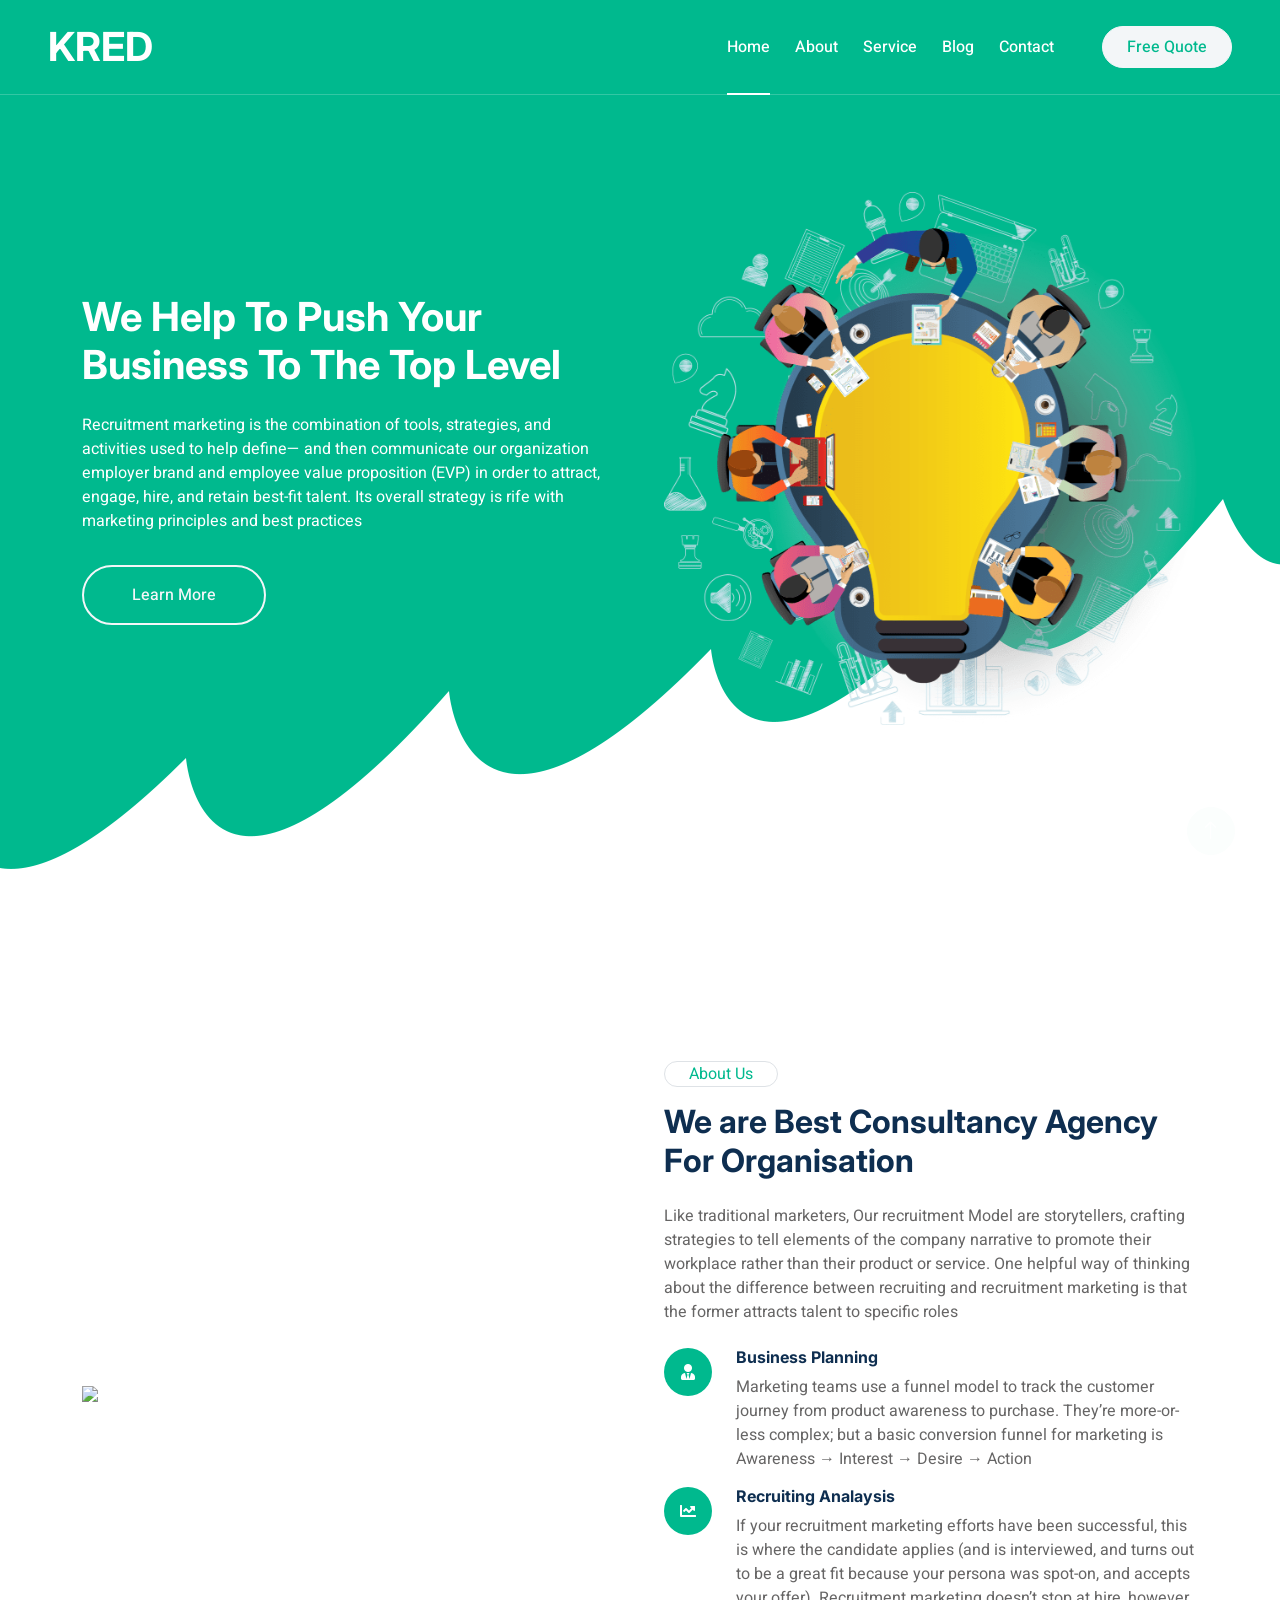
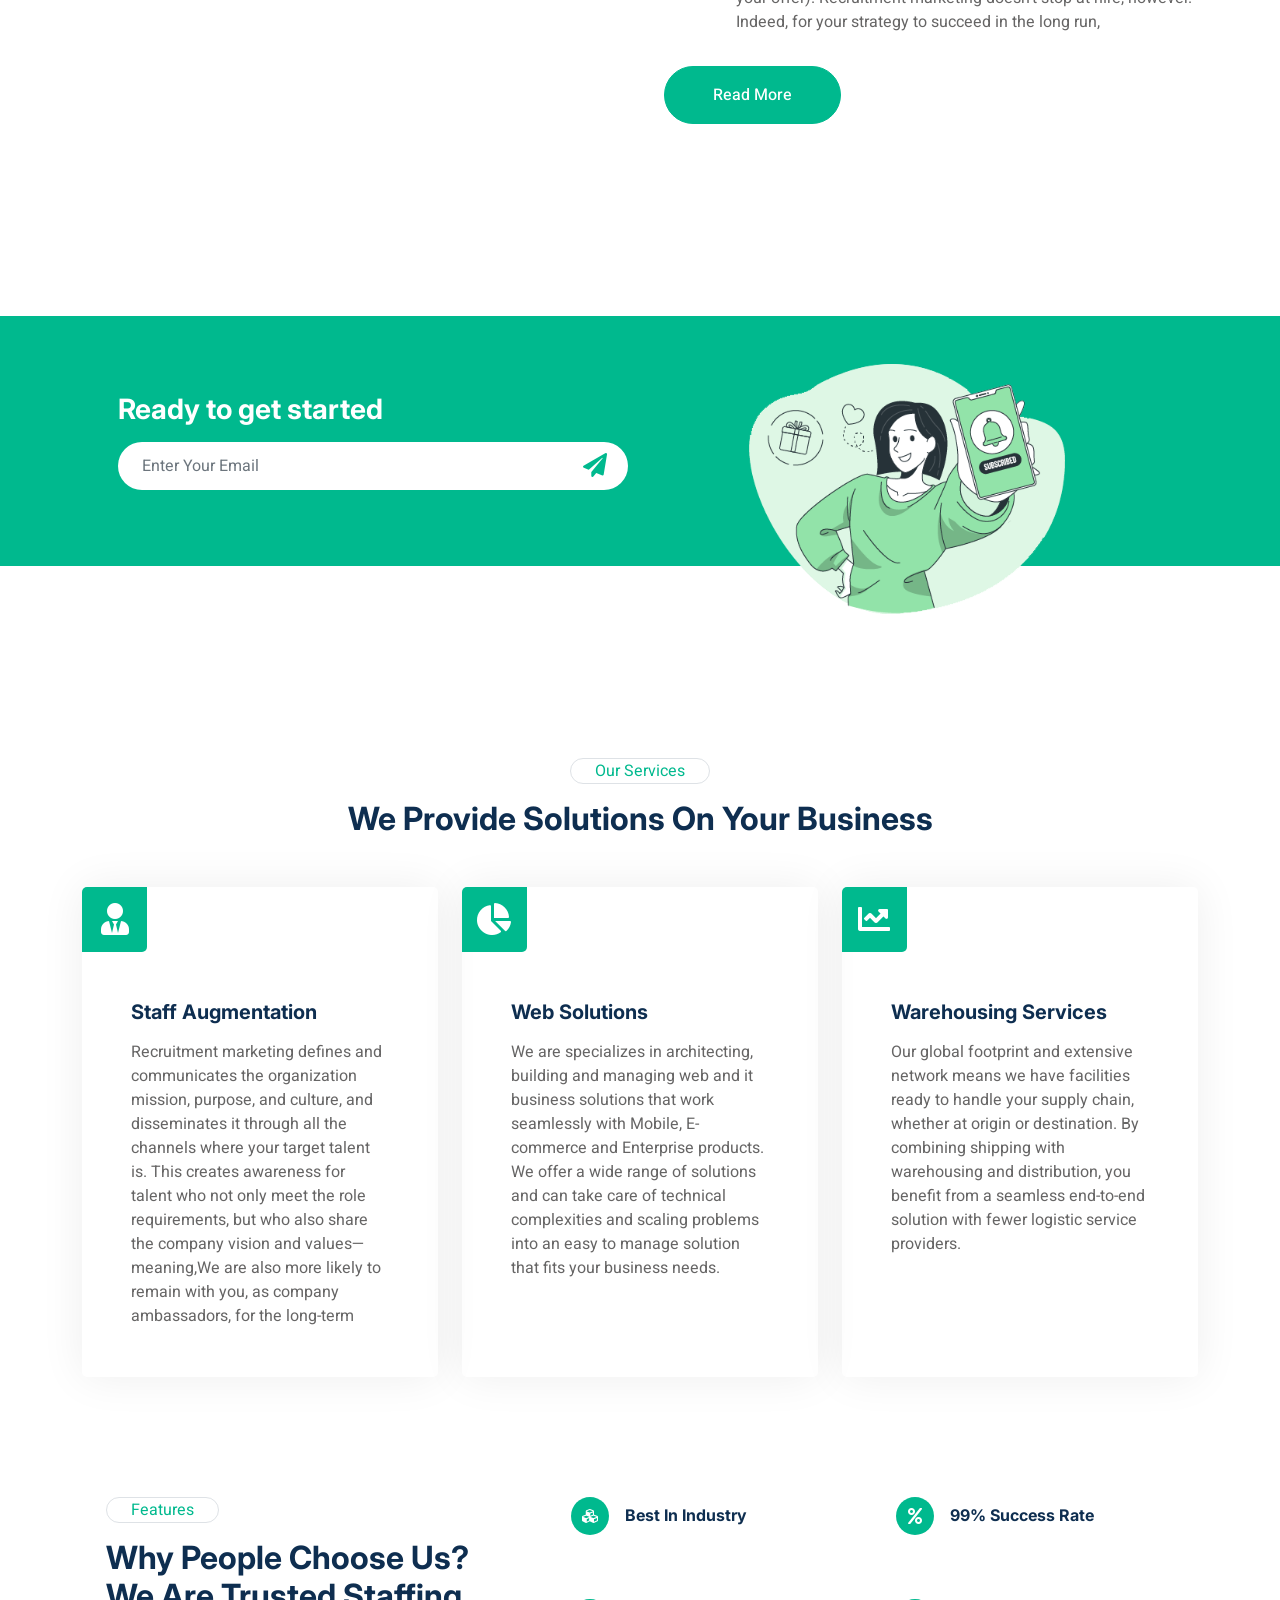
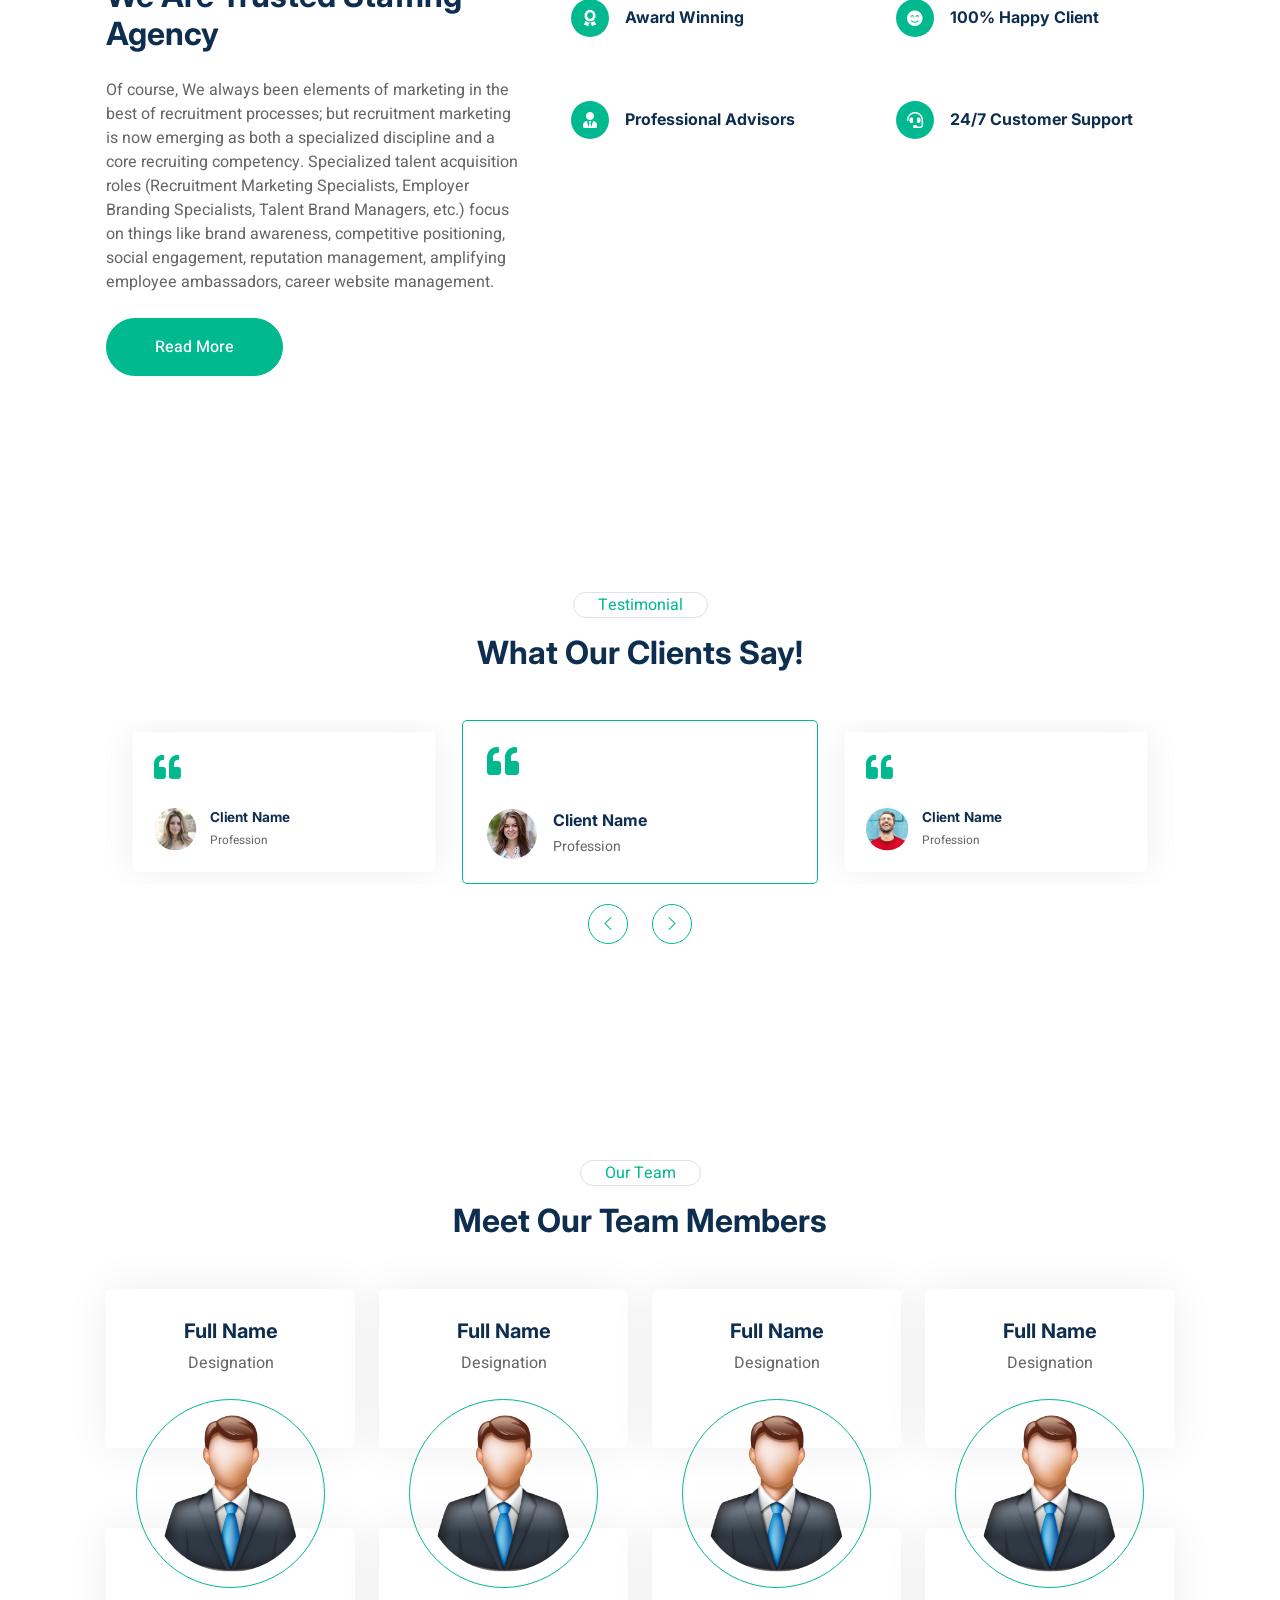
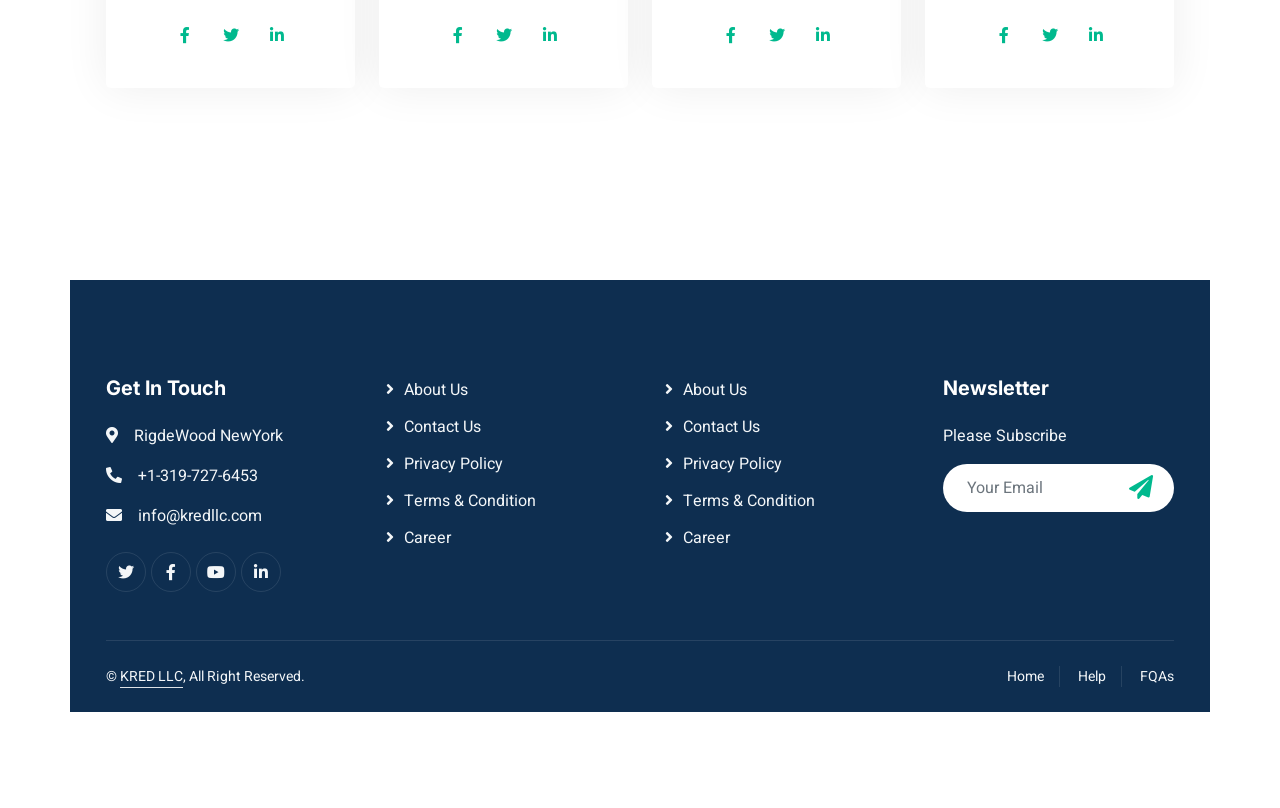
==== commit 8e478409: "second" ====
--- a/index.html
+++ b/index.html
@@ -62,8 +62,7 @@
           class="navbar navbar-expand-lg navbar-light px-4 px-lg-5 py-3 py-lg-0"
         >
           <a href="index.html" class="navbar-brand p-0">
-            <h1 class="m-0"></h1>
-            <img src="img/logo.PNG" alt="Logo" />
+            <h1 class="m-0">KRED</h1>
           </a>
           <button
             class="navbar-toggler"
@@ -555,8 +554,7 @@
             <div class="testimonial-item rounded p-4">
               <i class="fa fa-quote-left fa-2x text-primary mb-3"></i>
               <p>
-                Dolor et eos labore, stet justo sed est sed. Diam sed sed dolor
-                stet amet eirmod eos labore diam
+              
               </p>
               <div class="d-flex align-items-center">
                 <img
@@ -572,8 +570,7 @@
             <div class="testimonial-item rounded p-4">
               <i class="fa fa-quote-left fa-2x text-primary mb-3"></i>
               <p>
-                Dolor et eos labore, stet justo sed est sed. Diam sed sed dolor
-                stet amet eirmod eos labore diam
+                
               </p>
               <div class="d-flex align-items-center">
                 <img
@@ -589,8 +586,7 @@
             <div class="testimonial-item rounded p-4">
               <i class="fa fa-quote-left fa-2x text-primary mb-3"></i>
               <p>
-                Dolor et eos labore, stet justo sed est sed. Diam sed sed dolor
-                stet amet eirmod eos labore diam
+            
               </p>
               <div class="d-flex align-items-center">
                 <img
@@ -606,8 +602,7 @@
             <div class="testimonial-item rounded p-4">
               <i class="fa fa-quote-left fa-2x text-primary mb-3"></i>
               <p>
-                Dolor et eos labore, stet justo sed est sed. Diam sed sed dolor
-                stet amet eirmod eos labore diam
+              
               </p>
               <div class="d-flex align-items-center">
                 <img
@@ -647,7 +642,7 @@
                 <p class="mb-4">Designation</p>
                 <img
                   class="img-fluid rounded-circle w-100 mb-4"
-                  src="img/team-1.jpg"
+                  src="img/client-1.png"
                   alt=""
                 />
                 <div class="d-flex justify-content-center">
@@ -669,7 +664,7 @@
                 <p class="mb-4">Designation</p>
                 <img
                   class="img-fluid rounded-circle w-100 mb-4"
-                  src="img/team-2.jpg"
+                  src="img/client-1.png"
                   alt=""
                 />
                 <div class="d-flex justify-content-center">
@@ -691,7 +686,7 @@
                 <p class="mb-4">Designation</p>
                 <img
                   class="img-fluid rounded-circle w-100 mb-4"
-                  src="img/team-3.jpg"
+                  src="img/client-1.png"
                   alt=""
                 />
                 <div class="d-flex justify-content-center">
@@ -713,7 +708,7 @@
                 <p class="mb-4">Designation</p>
                 <img
                   class="img-fluid rounded-circle w-100 mb-4"
-                  src="img/team-4.jpg"
+                  src="img/client-1.png"
                   alt=""
                 />
                 <div class="d-flex justify-content-center">
@@ -757,9 +752,7 @@
                 <a class="btn btn-outline-light btn-social" href=""
                   ><i class="fab fa-youtube"></i
                 ></a>
-                <a
-                  class="btn btn-outline-light btn-social"
-                  href="https://www.linkedin.com/company/kred-staffing-llc/"
+                <a class="btn btn-outline-light btn-social" href=""
                   ><i class="fab fa-linkedin-in"></i
                 ></a>
               </div>
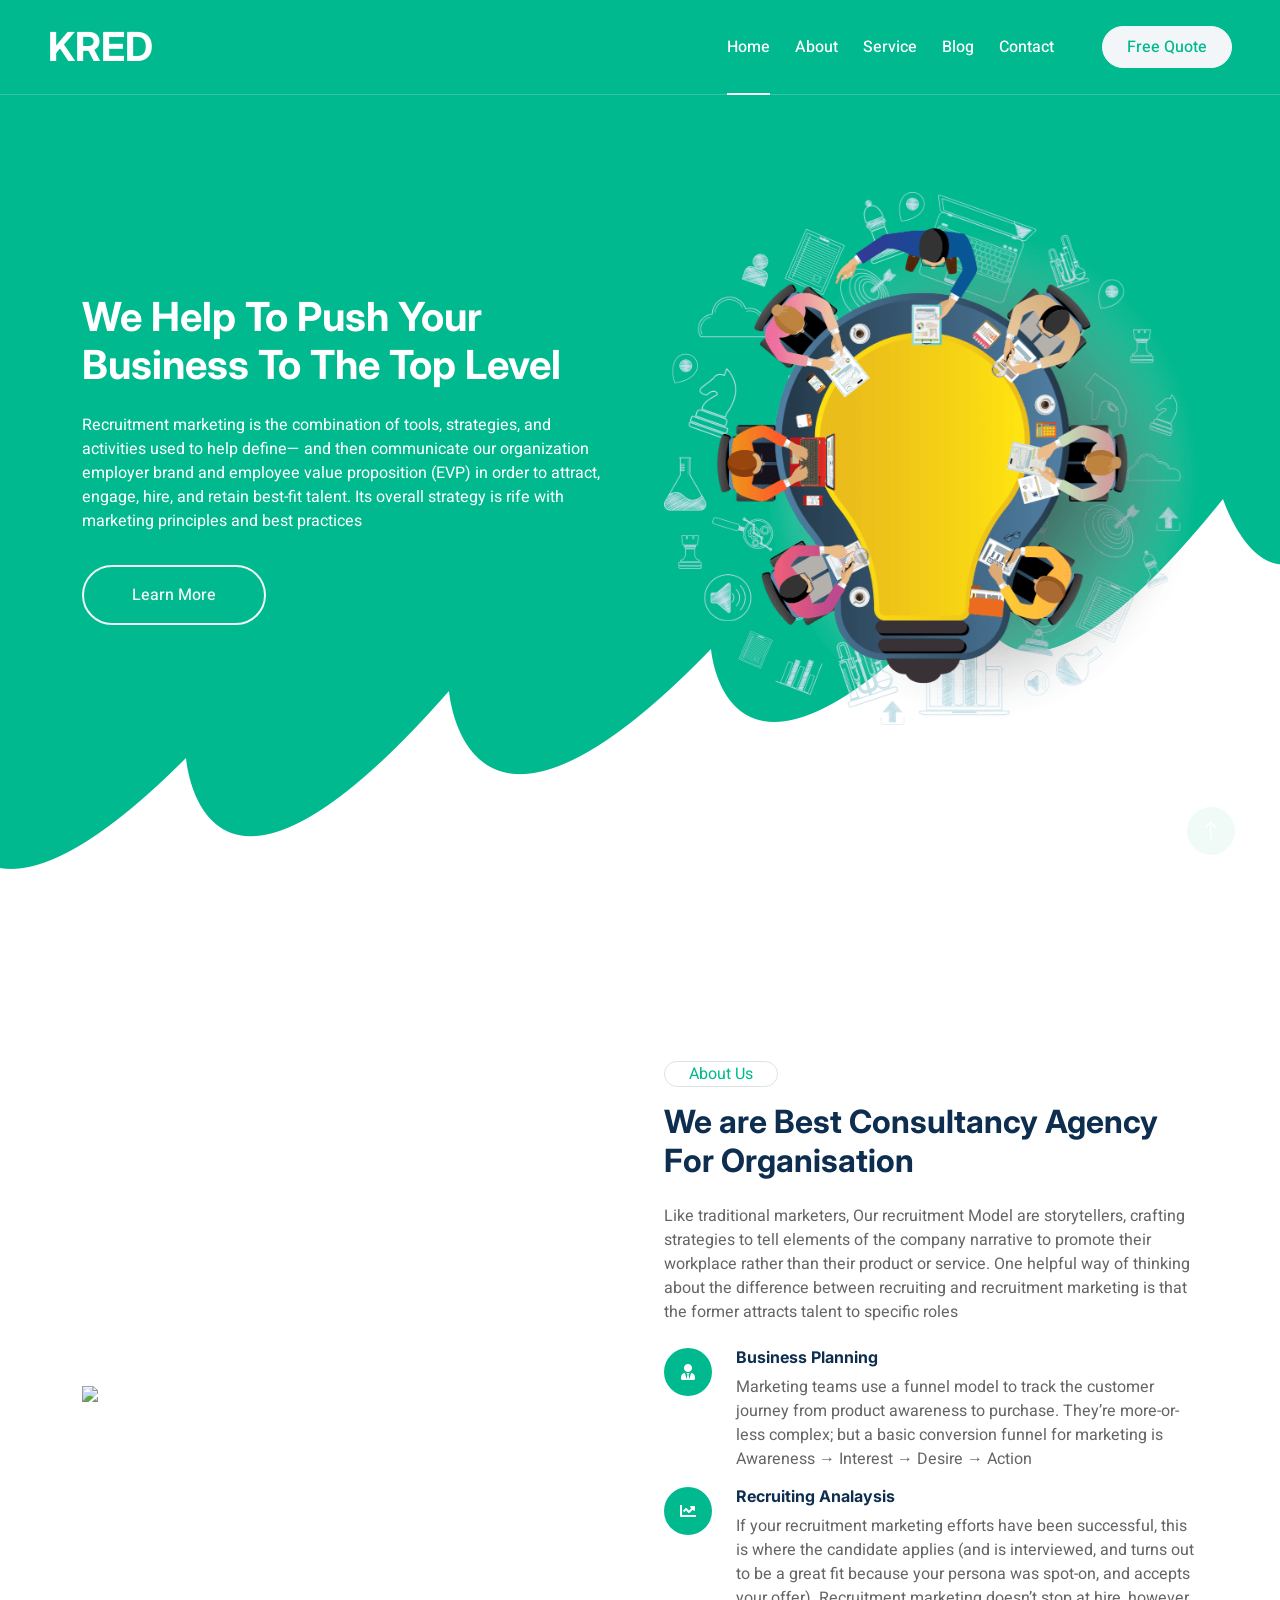
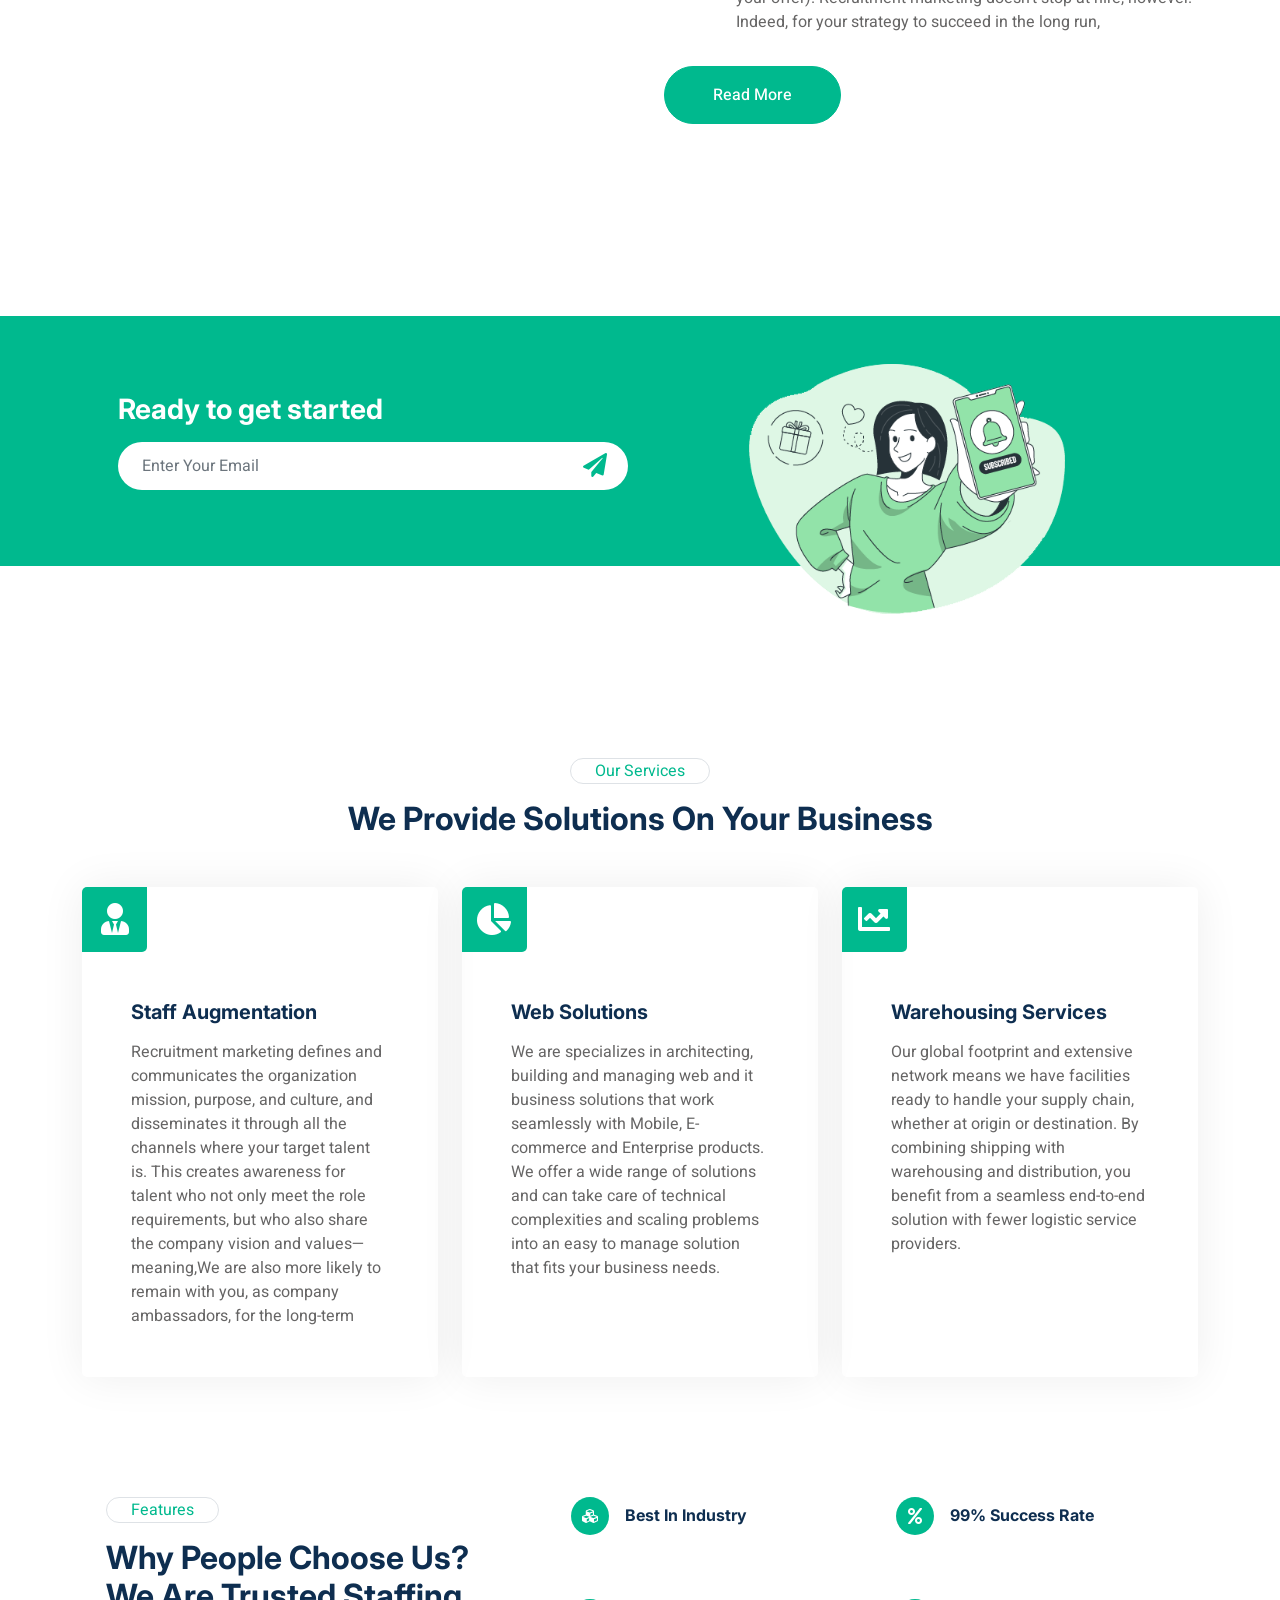
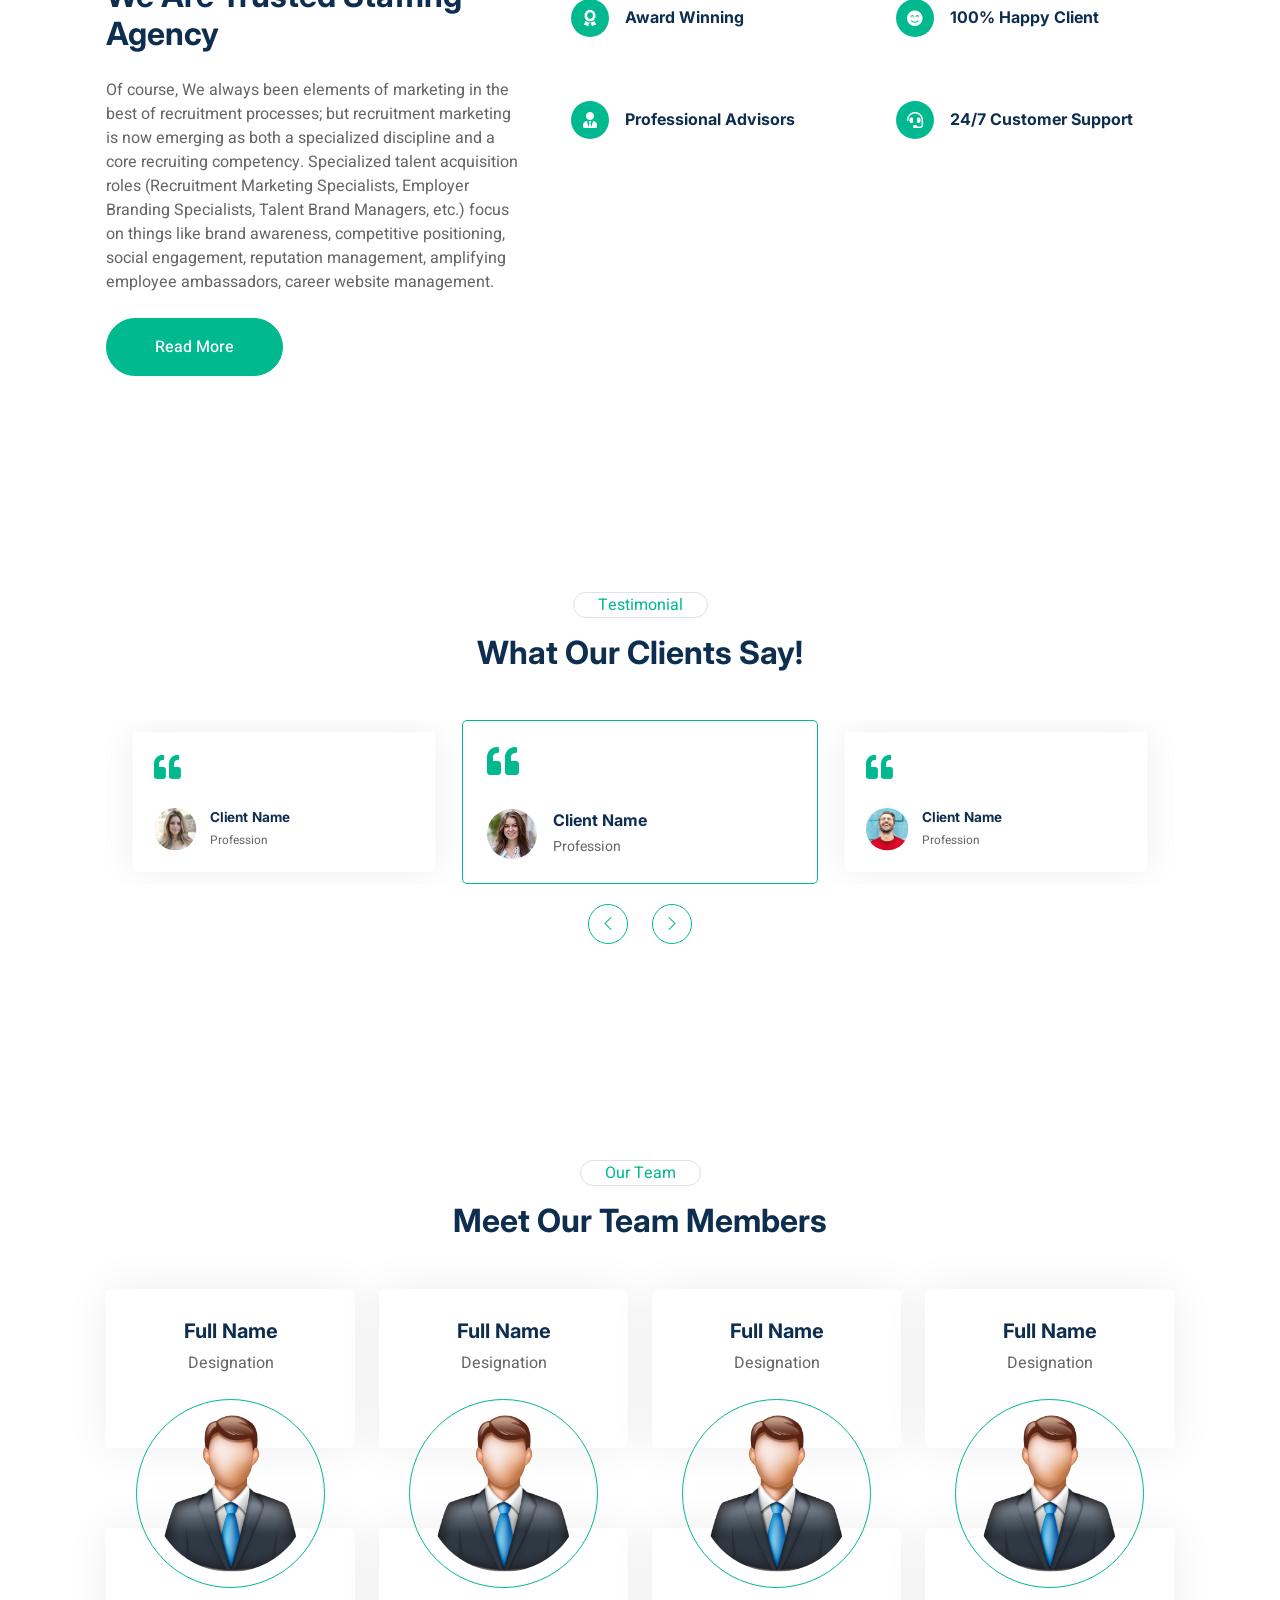
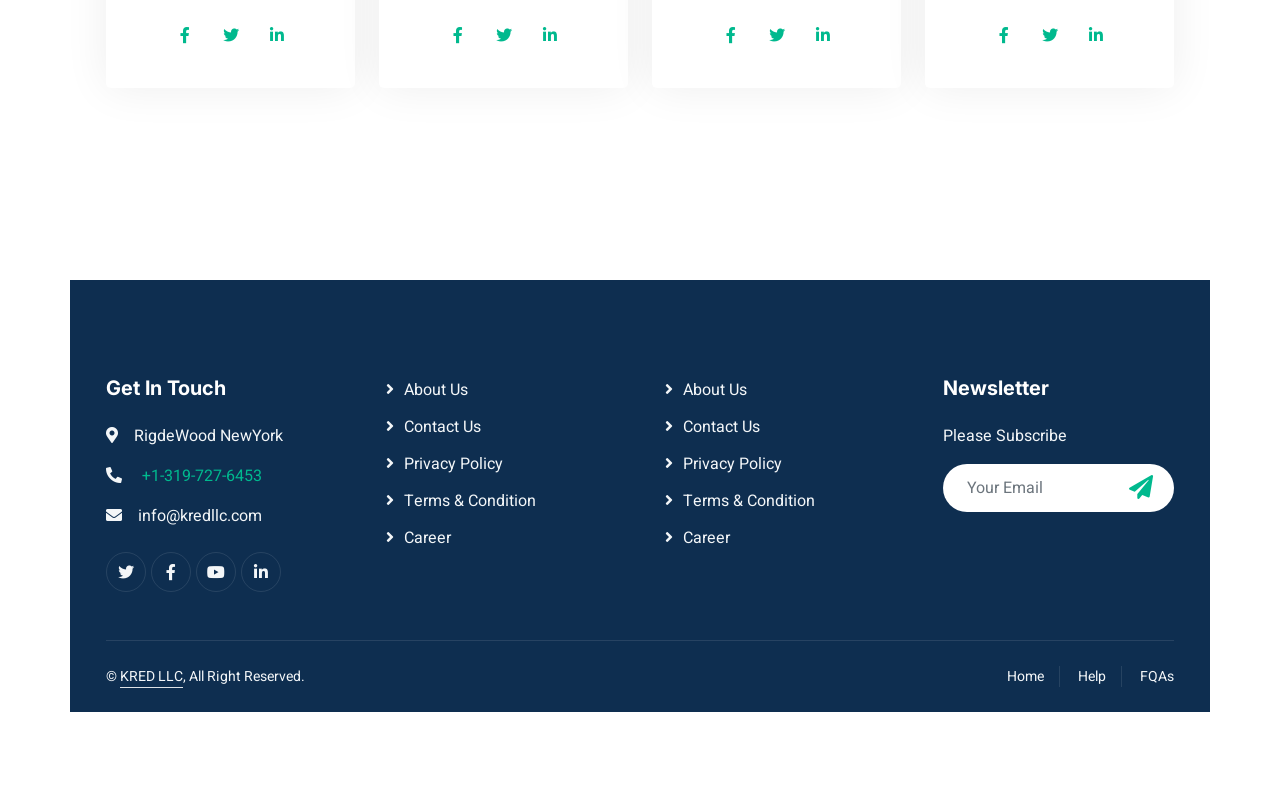
==== commit 233592b7: "third" ====
--- a/index.html
+++ b/index.html
@@ -740,7 +740,9 @@
             <div class="col-md-6 col-lg-3">
               <h5 class="text-white mb-4">Get In Touch</h5>
               <p><i class="fa fa-map-marker-alt me-3"></i>RigdeWood NewYork</p>
-              <p><i class="fa fa-phone-alt me-3"></i>+1-319-727-6453</p>
+              <p><i class="fa fa-phone-alt me-3"></i>
+                <a href="tel:{phone}">+1-319-727-6453</a>
+                </p>
               <p><i class="fa fa-envelope me-3"></i>info@kredllc.com</p>
               <div class="d-flex pt-2">
                 <a class="btn btn-outline-light btn-social" href=""
@@ -752,7 +754,7 @@
                 <a class="btn btn-outline-light btn-social" href=""
                   ><i class="fab fa-youtube"></i
                 ></a>
-                <a class="btn btn-outline-light btn-social" href=""
+                <a class="btn btn-outline-light btn-social" href="https://www.linkedin.com/company/kred-staffing-llc/"
                   ><i class="fab fa-linkedin-in"></i
                 ></a>
               </div>
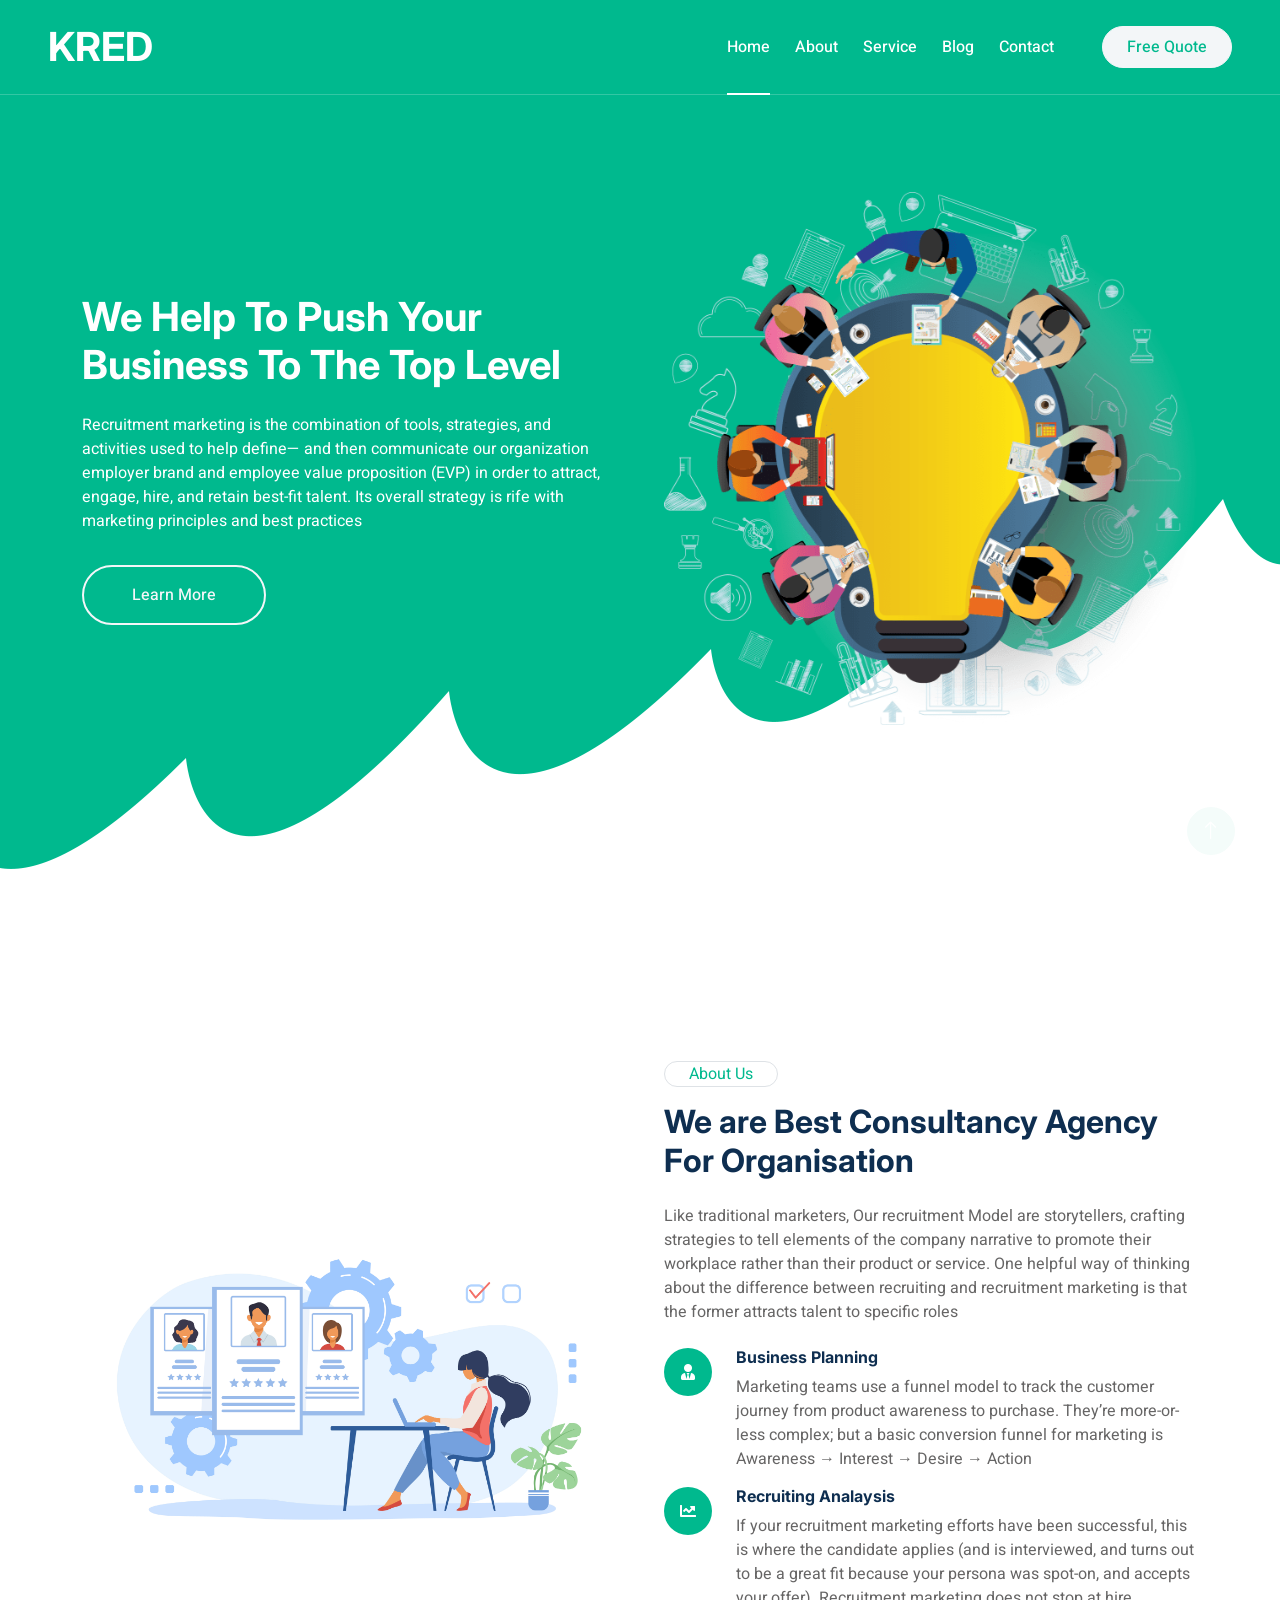
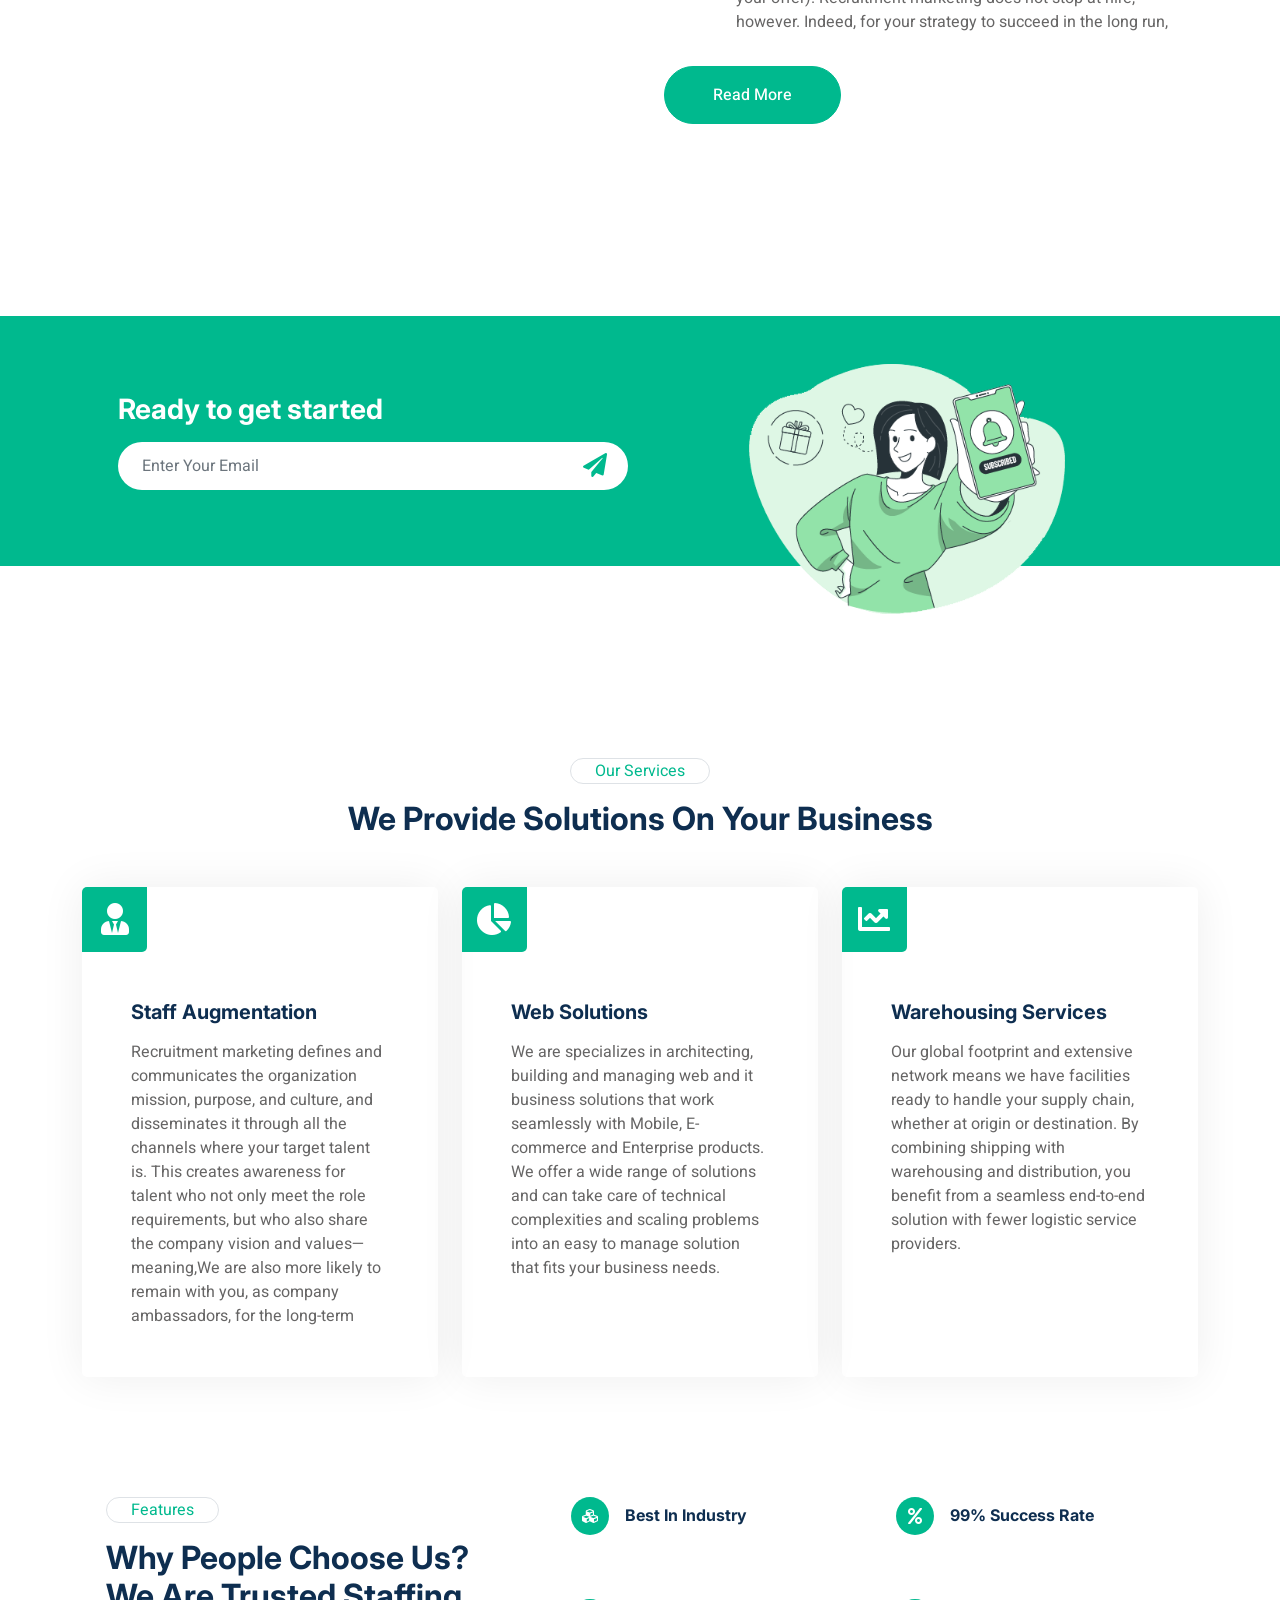
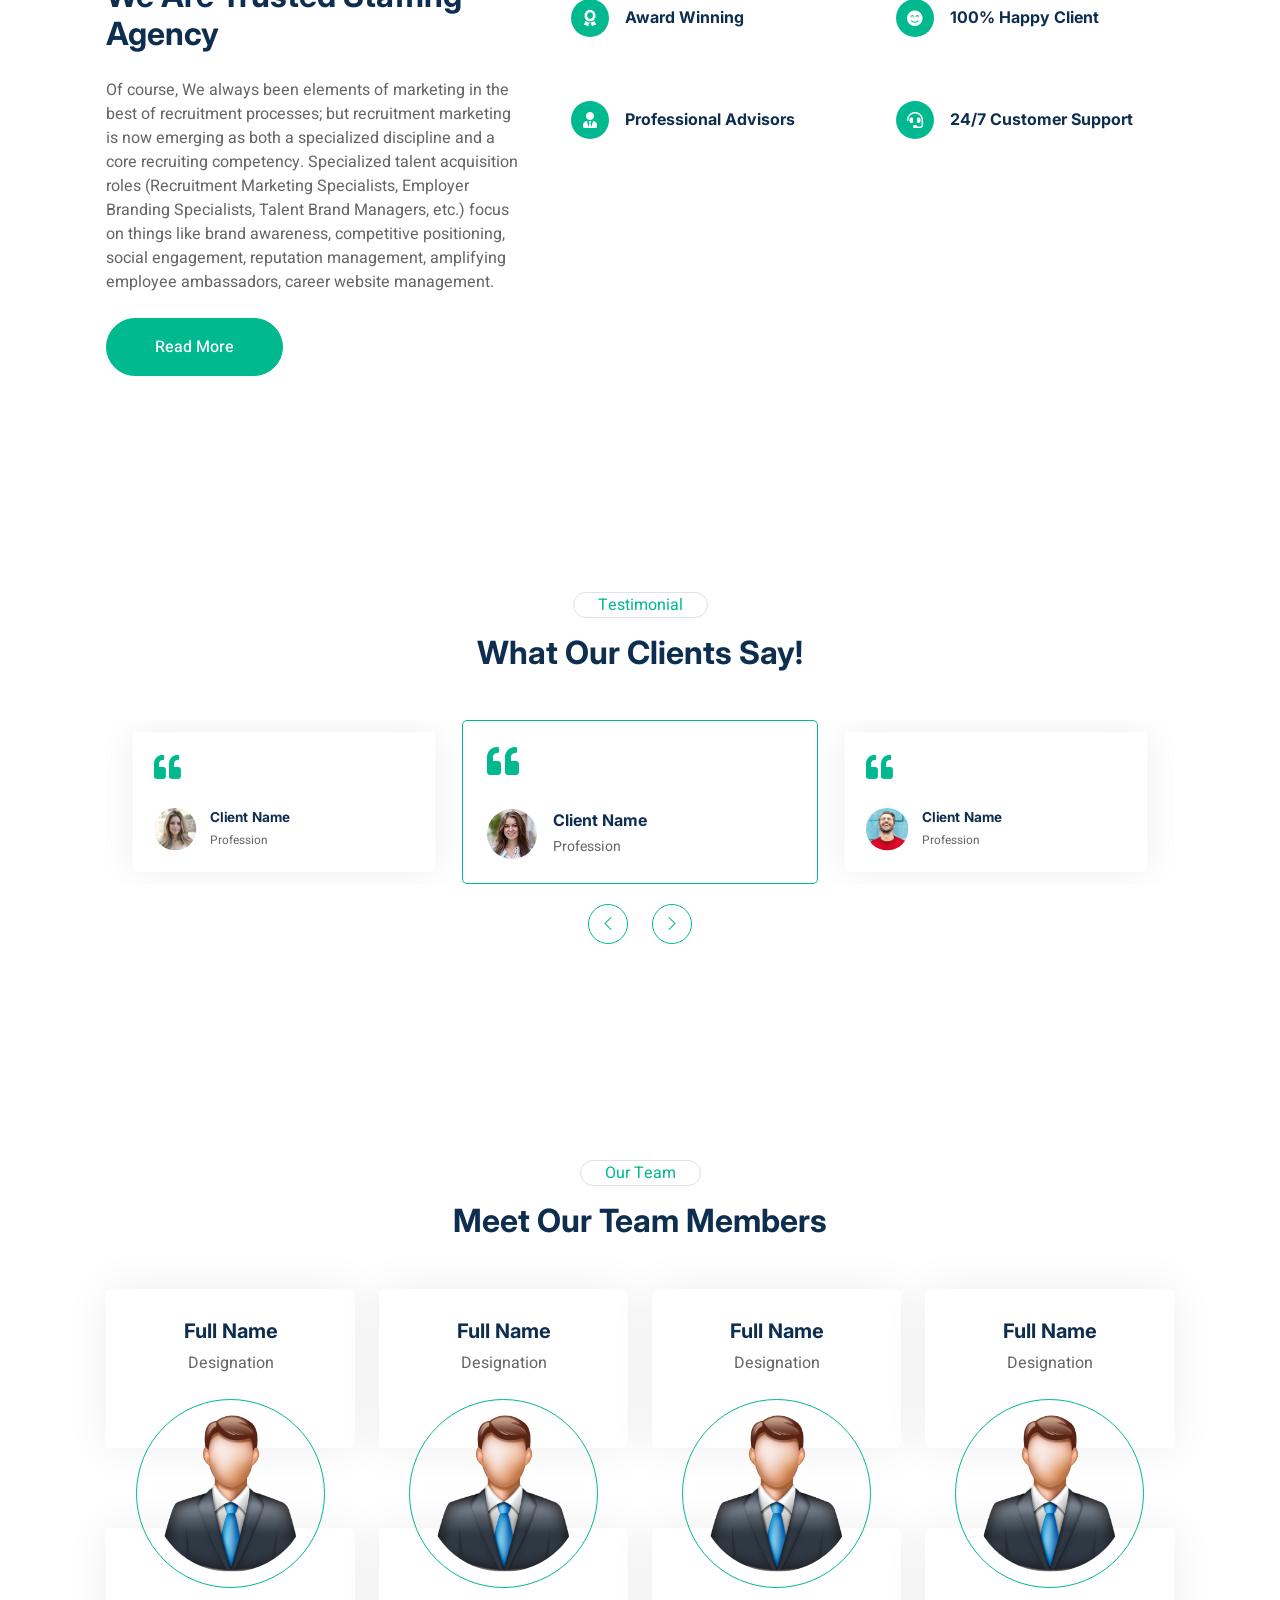
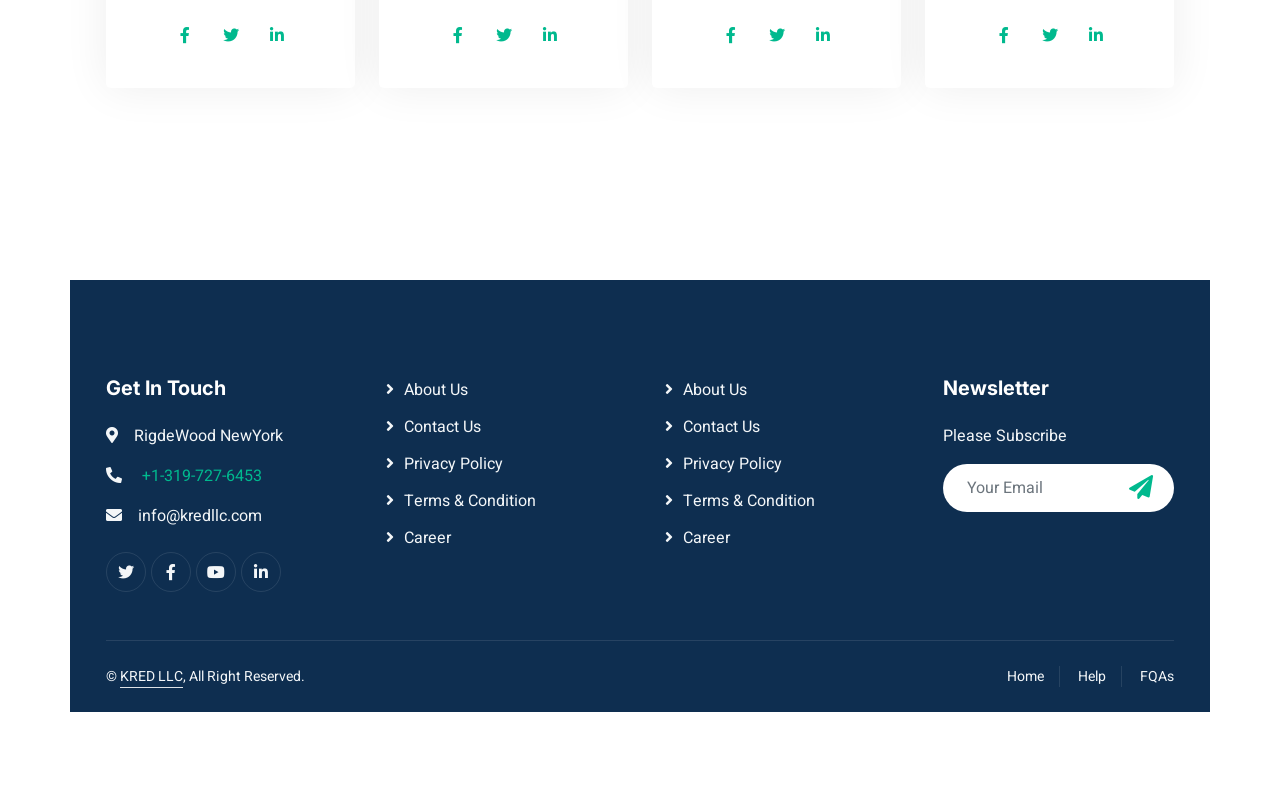
==== commit c720b29c: "six" ====
--- a/index.html
+++ b/index.html
@@ -136,7 +136,7 @@
         <div class="container">
           <div class="row g-5 align-items-center">
             <div class="col-lg-6 wow zoomIn" data-wow-delay="0.1s">
-              <img class="img-fluid" src="img/about.png" />
+              <img class="img-fluid" src="img/about.jpg" />
             </div>
             <div class="col-lg-6 wow fadeInUp" data-wow-delay="0.1s">
               <div
@@ -185,7 +185,7 @@
                       successful, this is where the candidate applies (and is
                       interviewed, and turns out to be a great fit because your
                       persona was spot-on, and accepts your offer). Recruitment
-                      marketing doesn’t stop at hire, however. Indeed, for your
+                      marketing does not stop at hire, however. Indeed, for your
                       strategy to succeed in the long run,
                     </span>
                   </div>
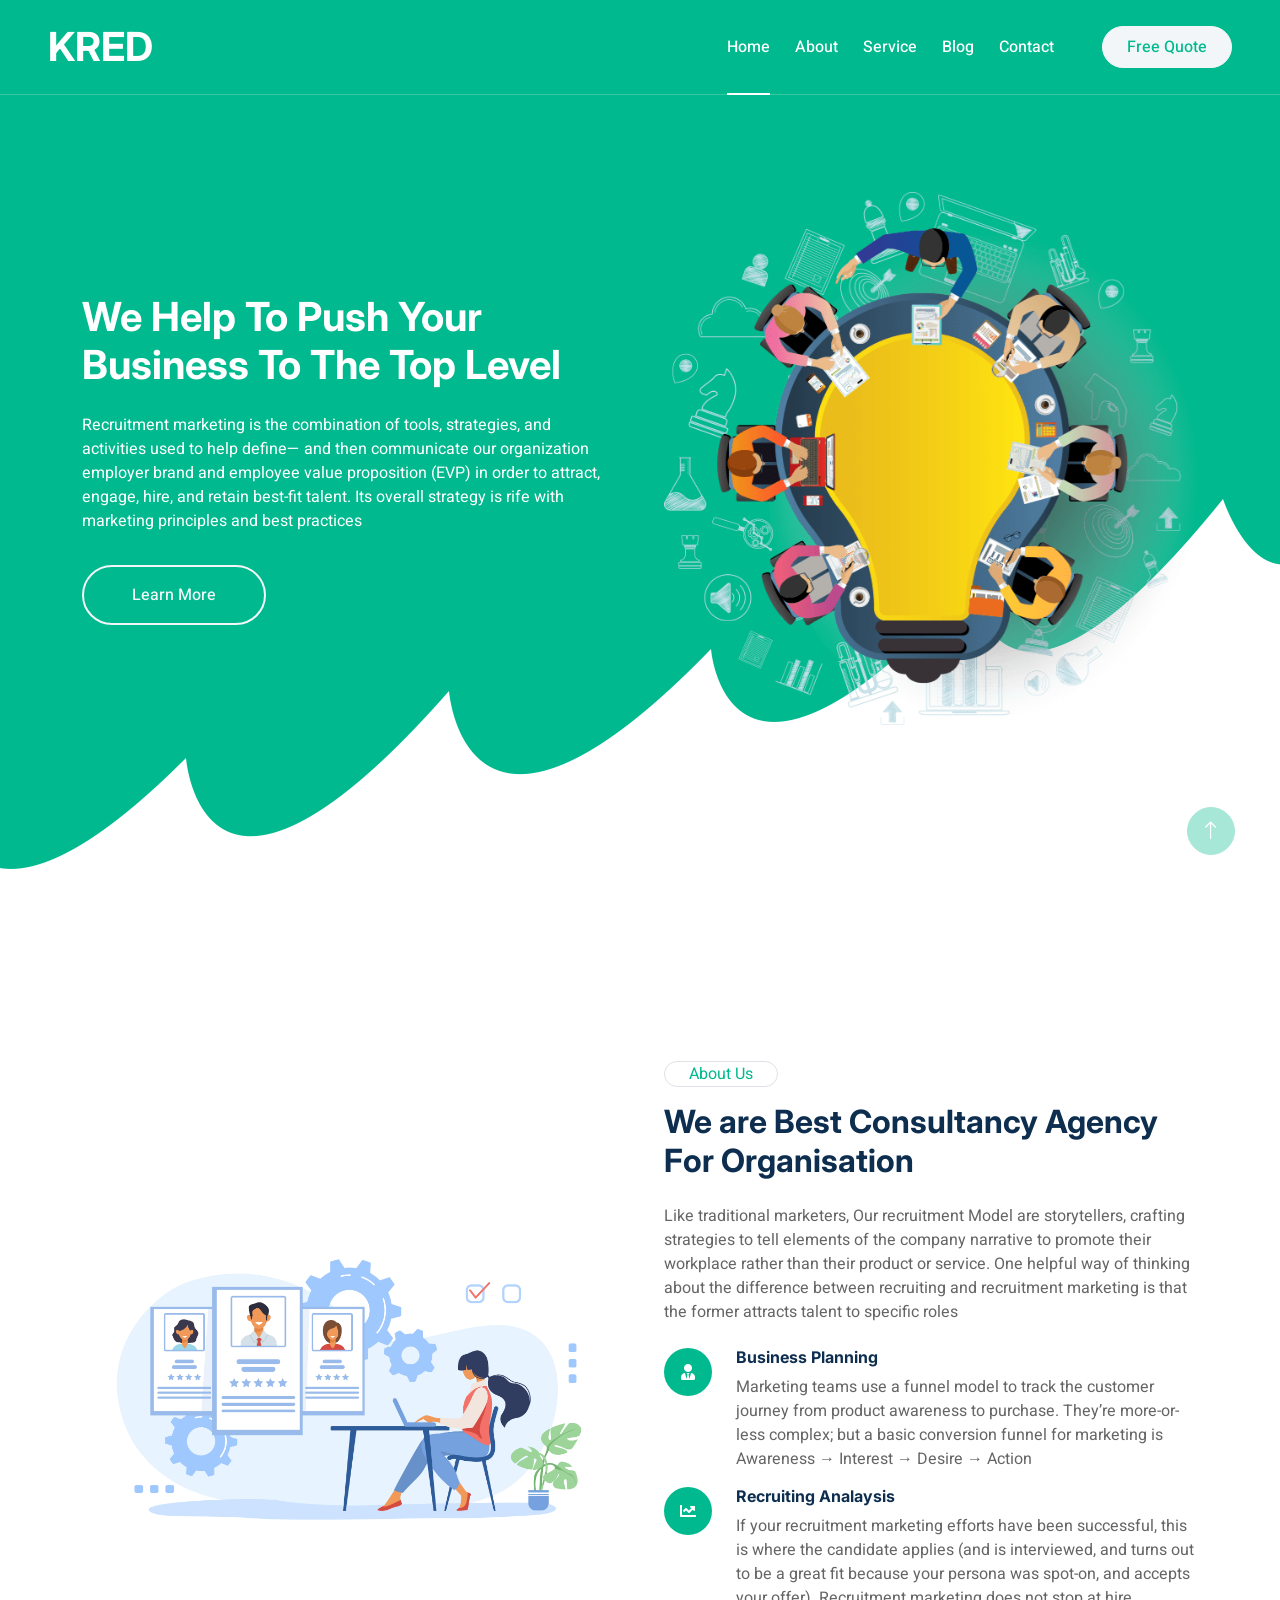
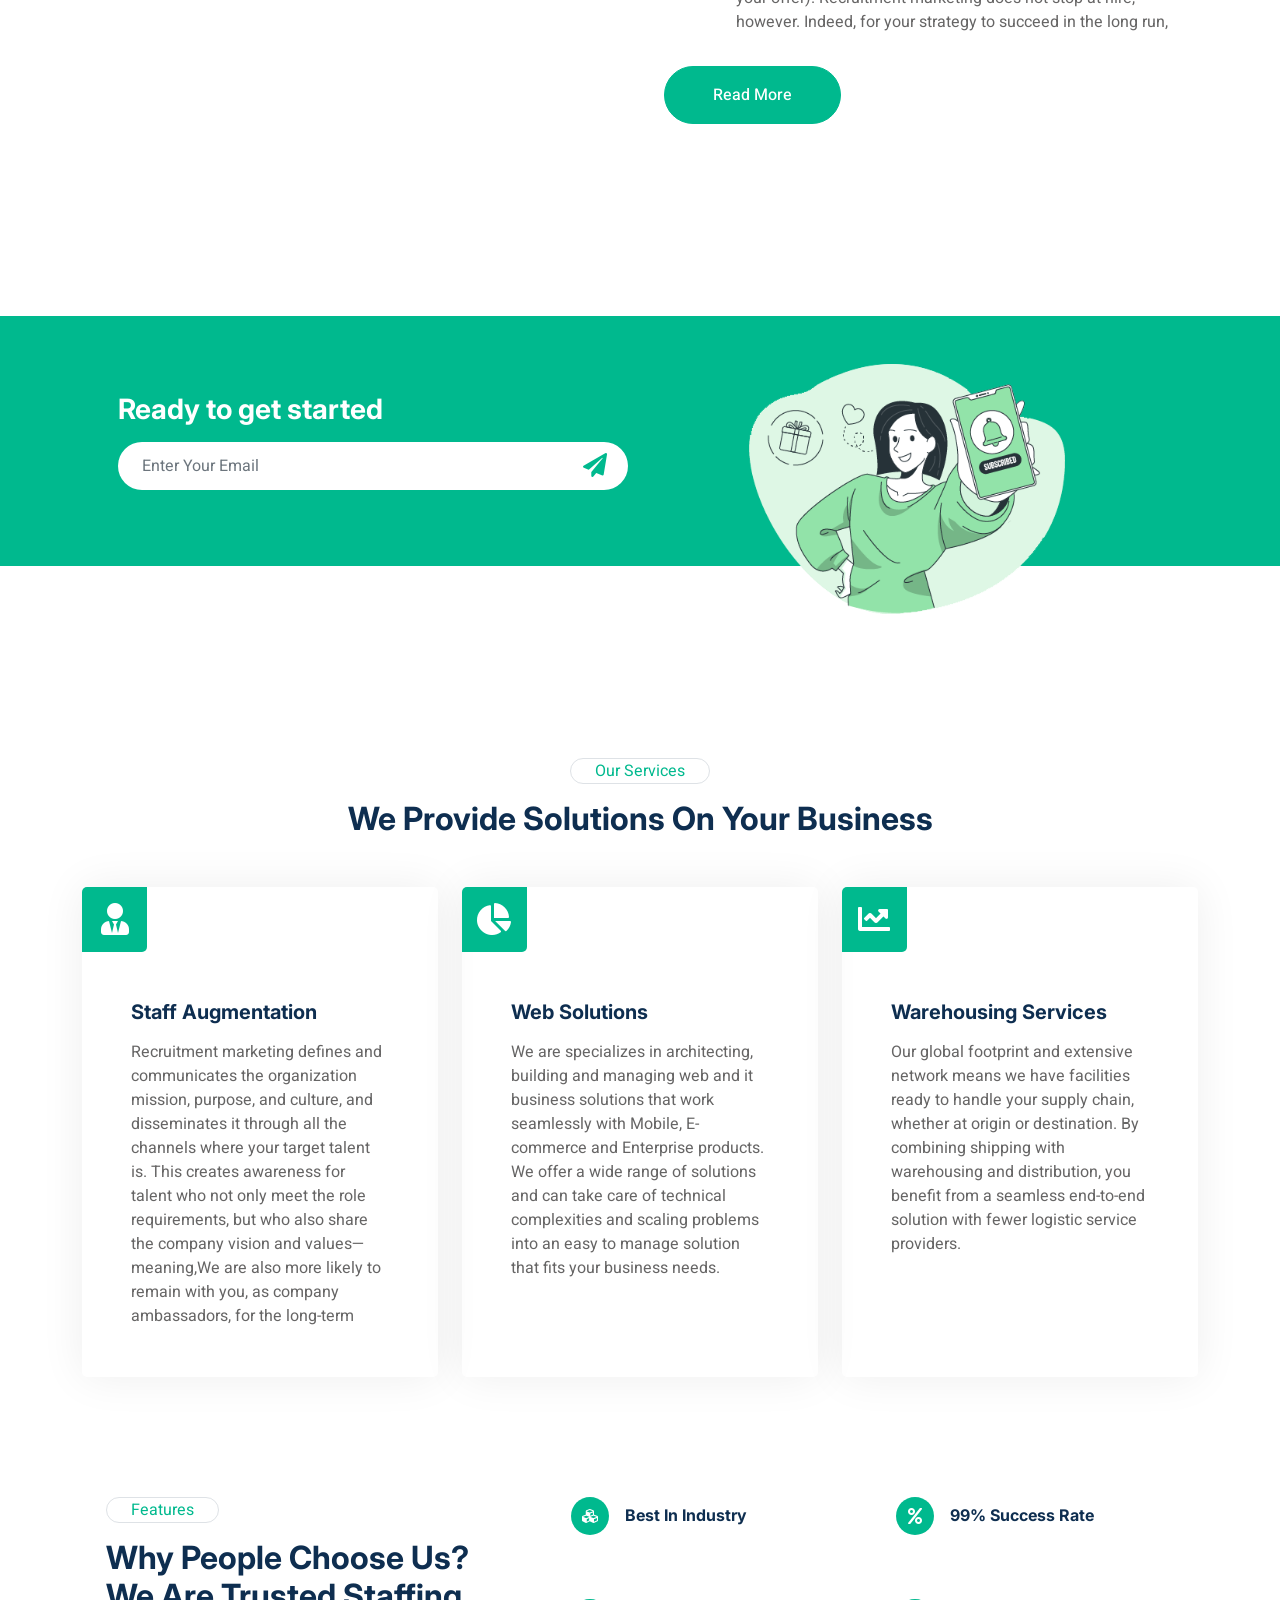
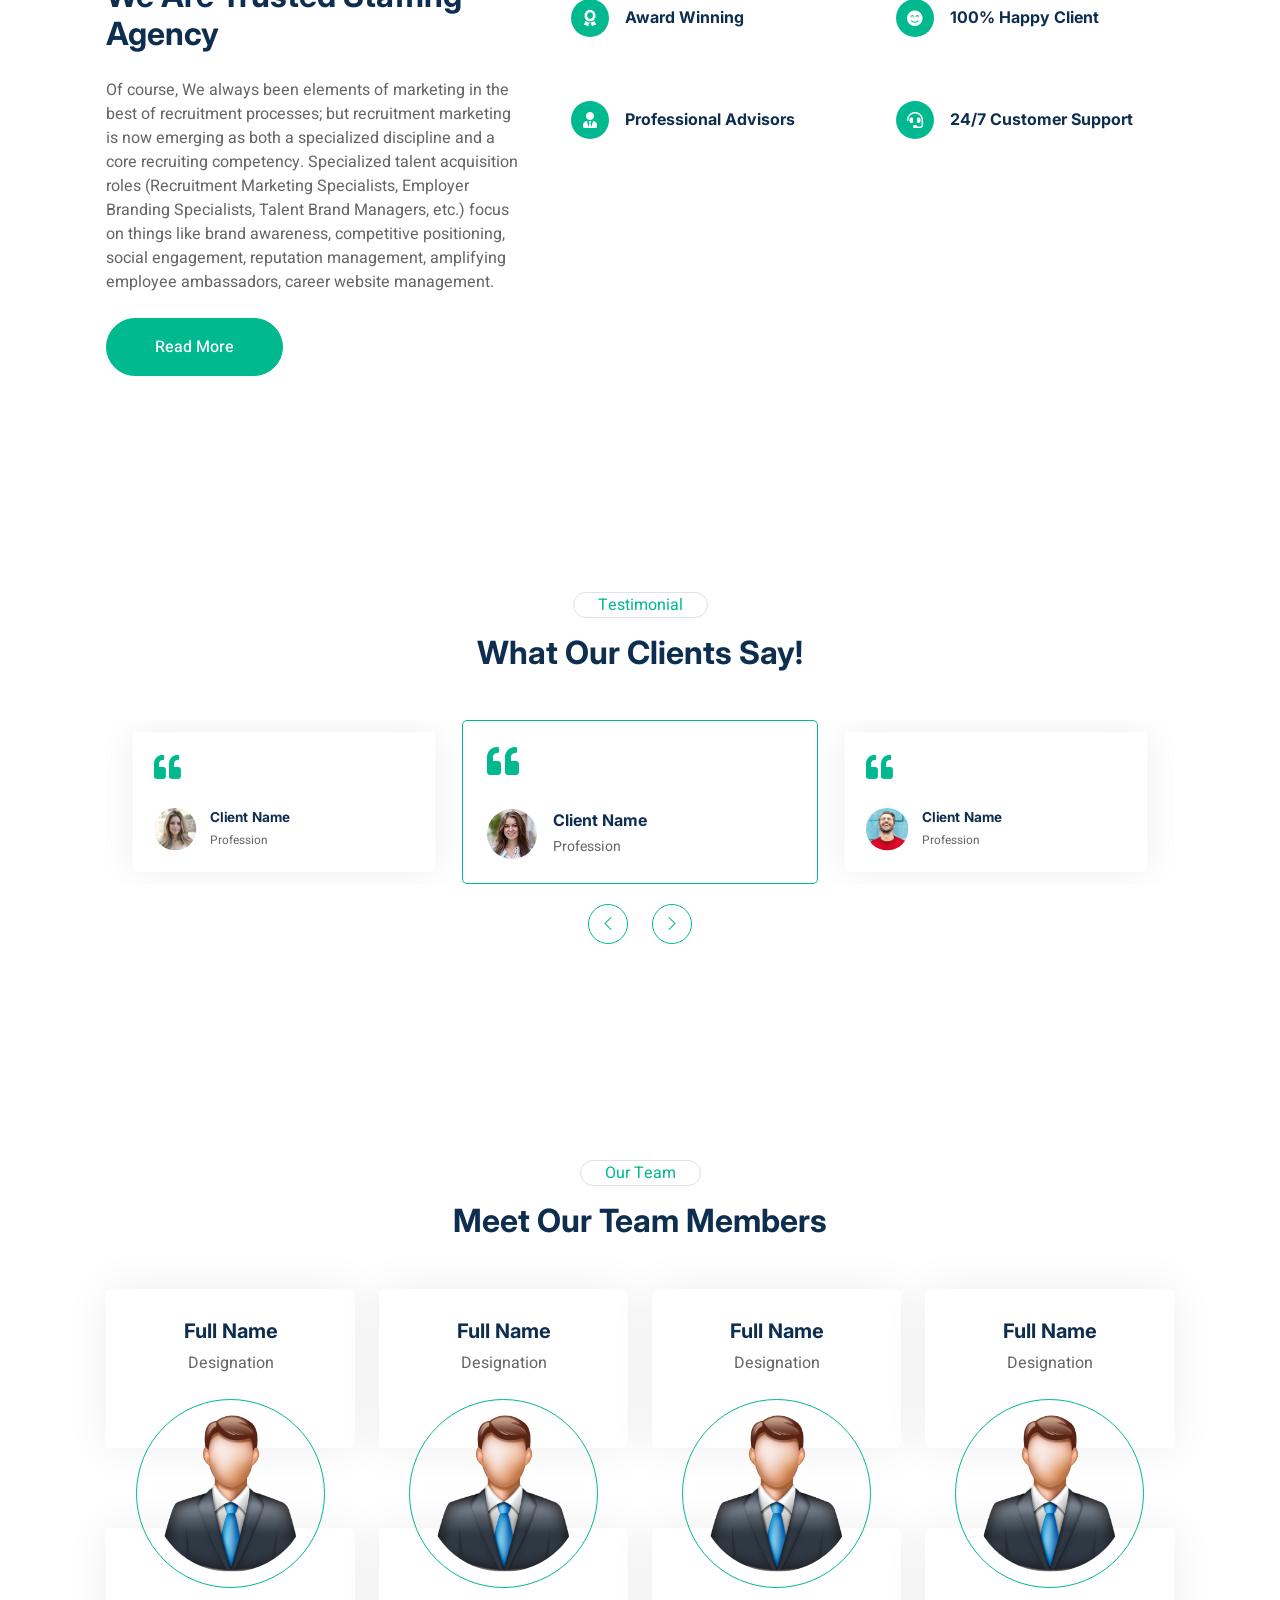
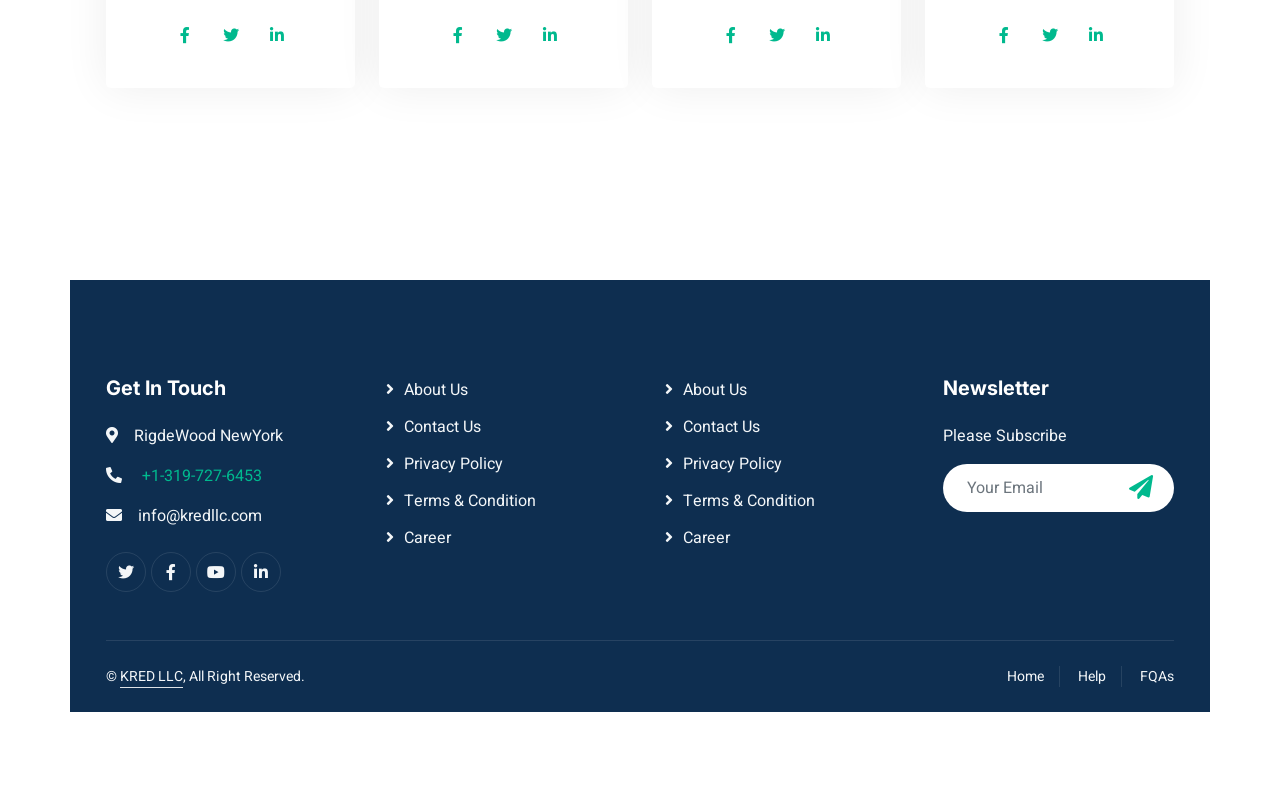
==== commit 0397bd8c: "final update" ====
--- a/index.html
+++ b/index.html
@@ -754,7 +754,7 @@
                 <a class="btn btn-outline-light btn-social" href=""
                   ><i class="fab fa-youtube"></i
                 ></a>
-                <a class="btn btn-outline-light btn-social" href="https://www.linkedin.com/company/kred-staffing-llc/"
+                <a class="btn btn-outline-light btn-social" href="https://www.linkedin.com/company/kred-staffing-llc/" target="_blank"
                   ><i class="fab fa-linkedin-in"></i
                 ></a>
               </div>
--- a/css/style.css
+++ b/css/style.css
@@ -114,6 +114,15 @@
 
 .sticky-top.navbar .navbar-brand img {
     max-height: 45px;
+}
+
+
+.alert{
+    text-align: center;
+    padding:10px;
+    color:rgb(26, 134, 223);
+    margin-bottom: 10px;
+    display:none;
 }
 
 @media (max-width: 991.98px) {
